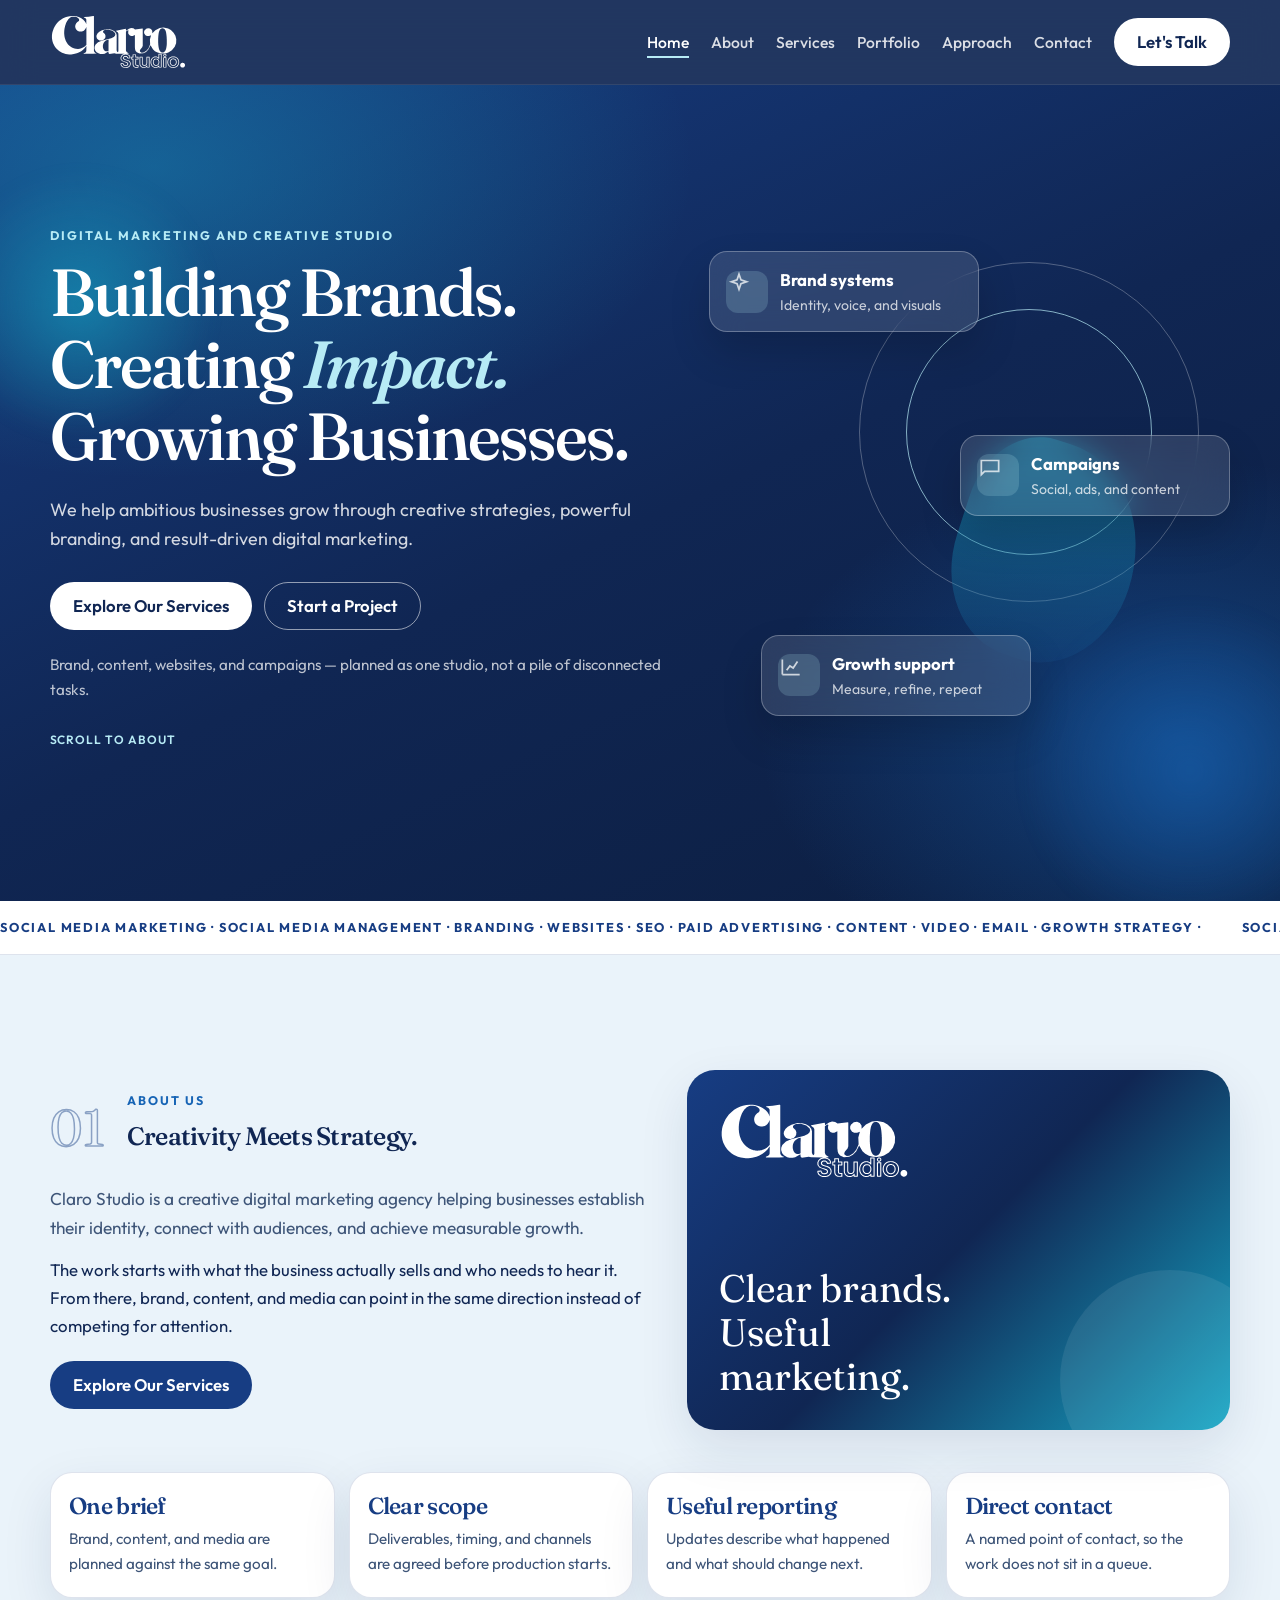
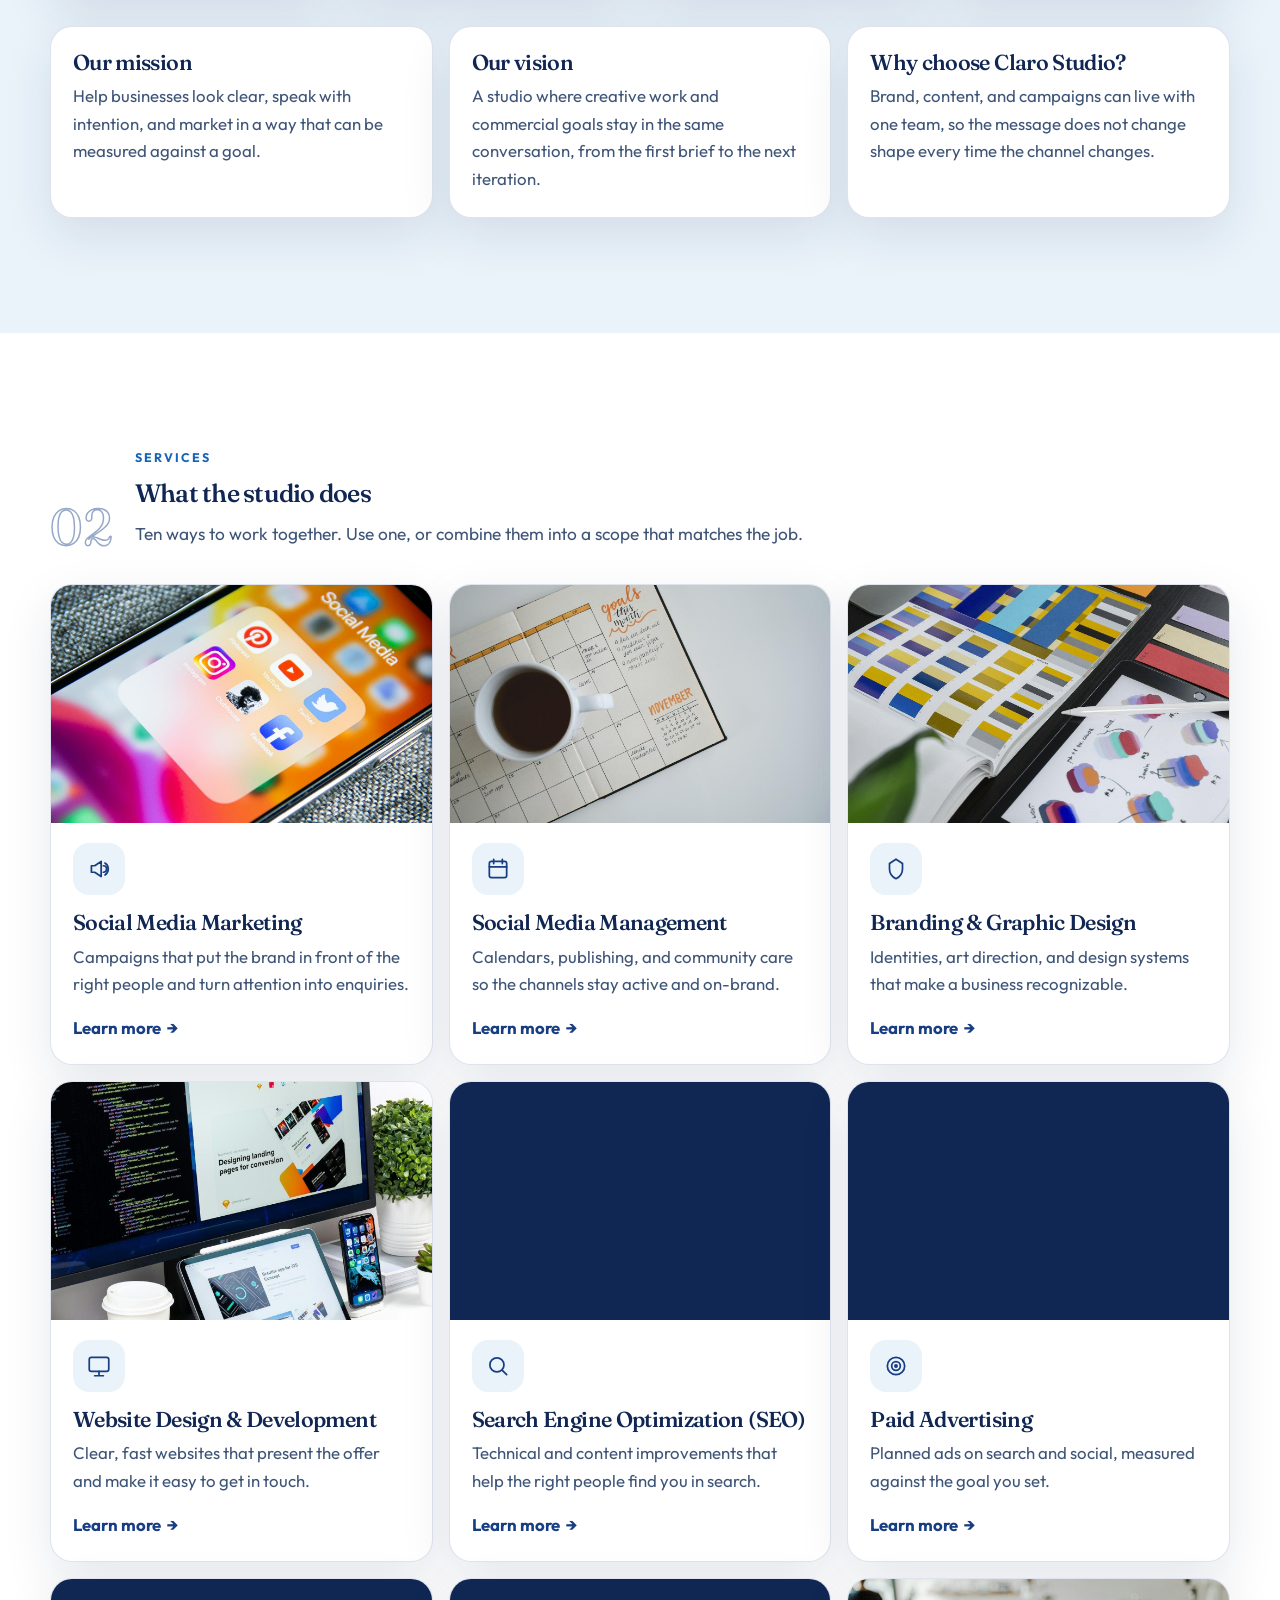
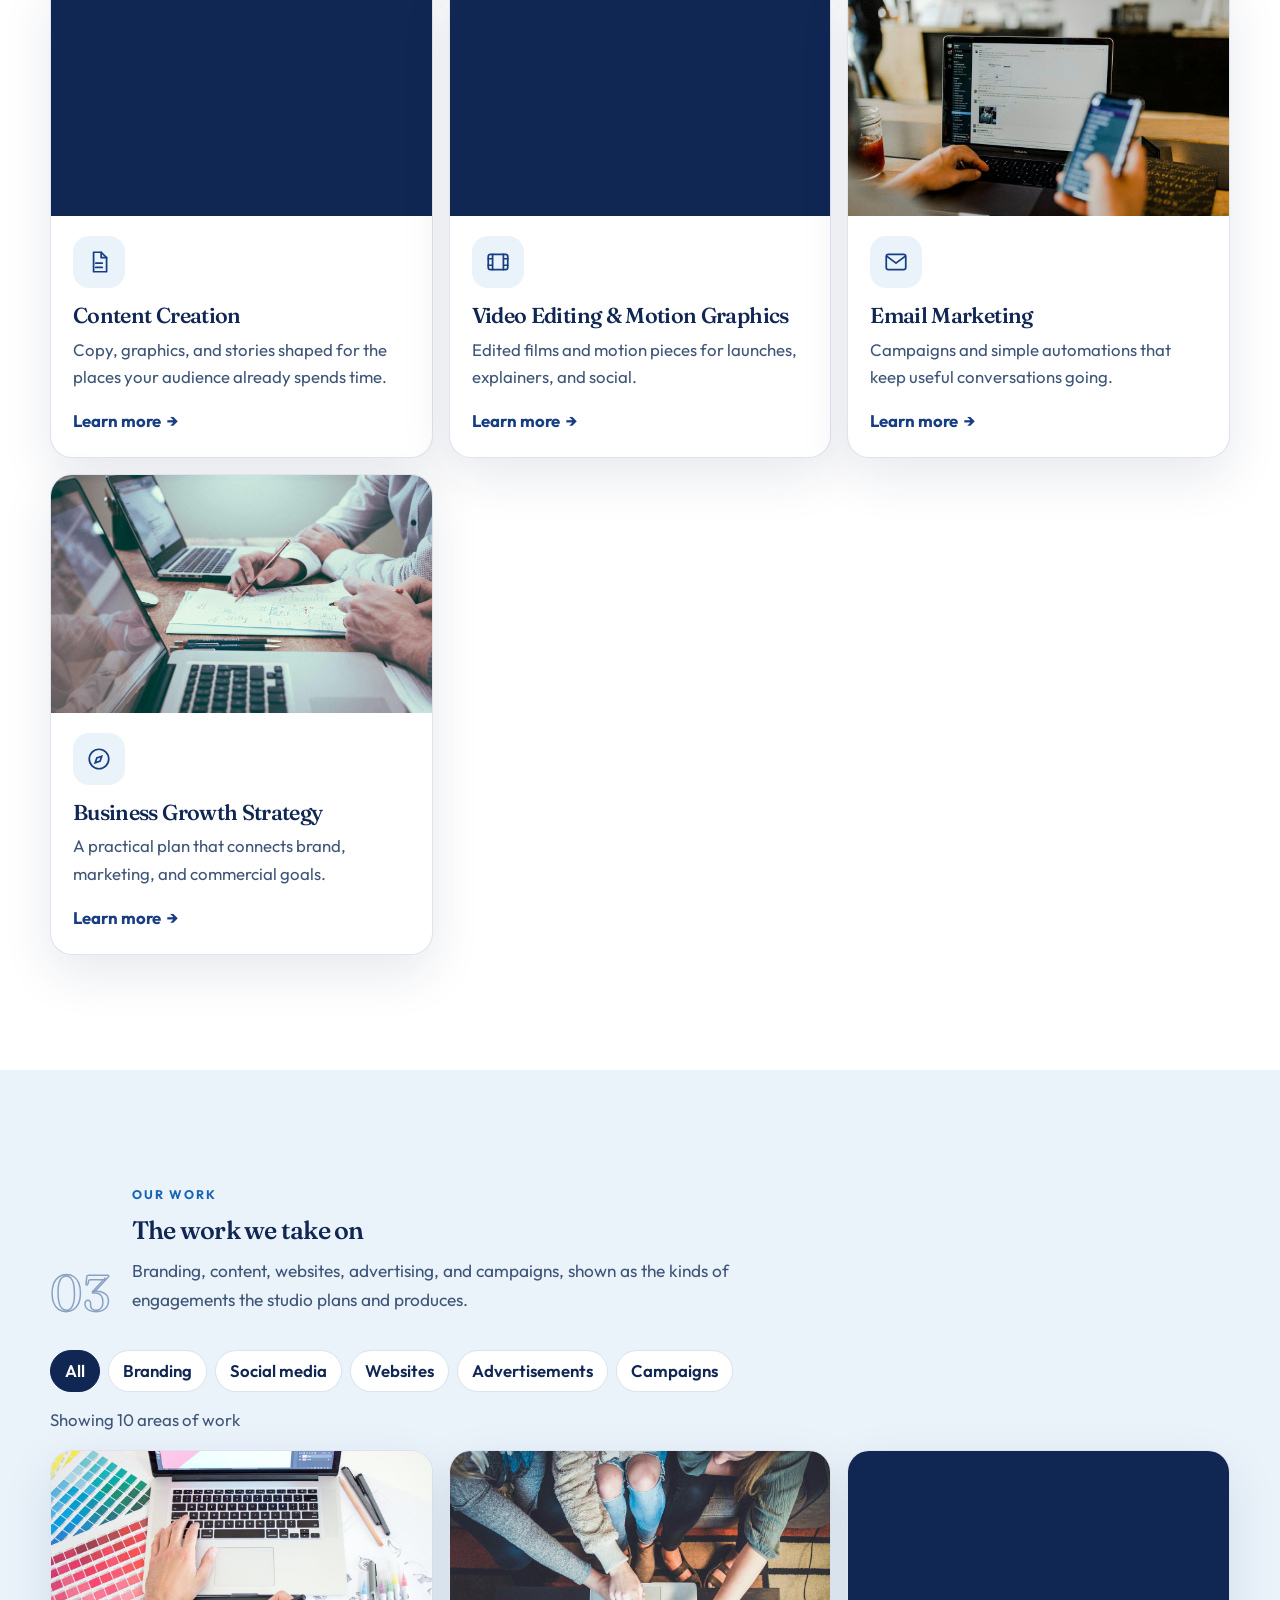
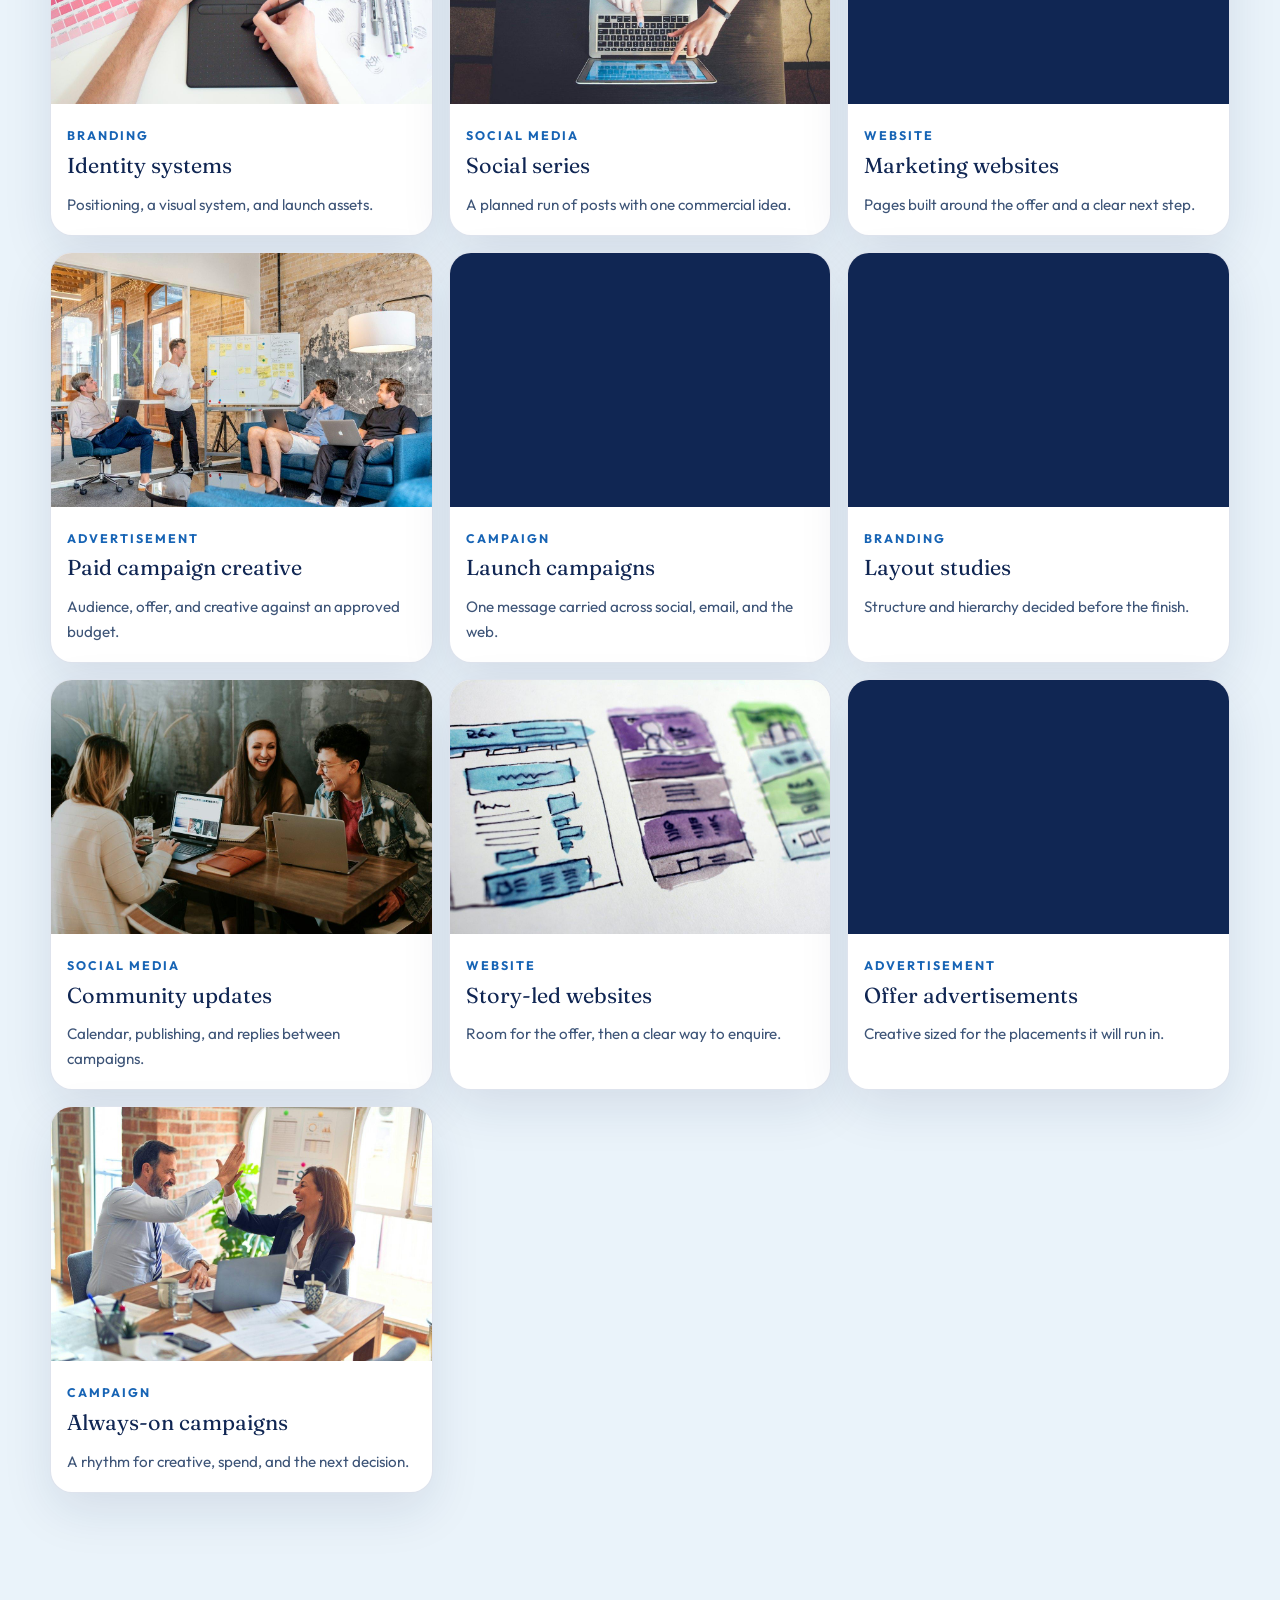
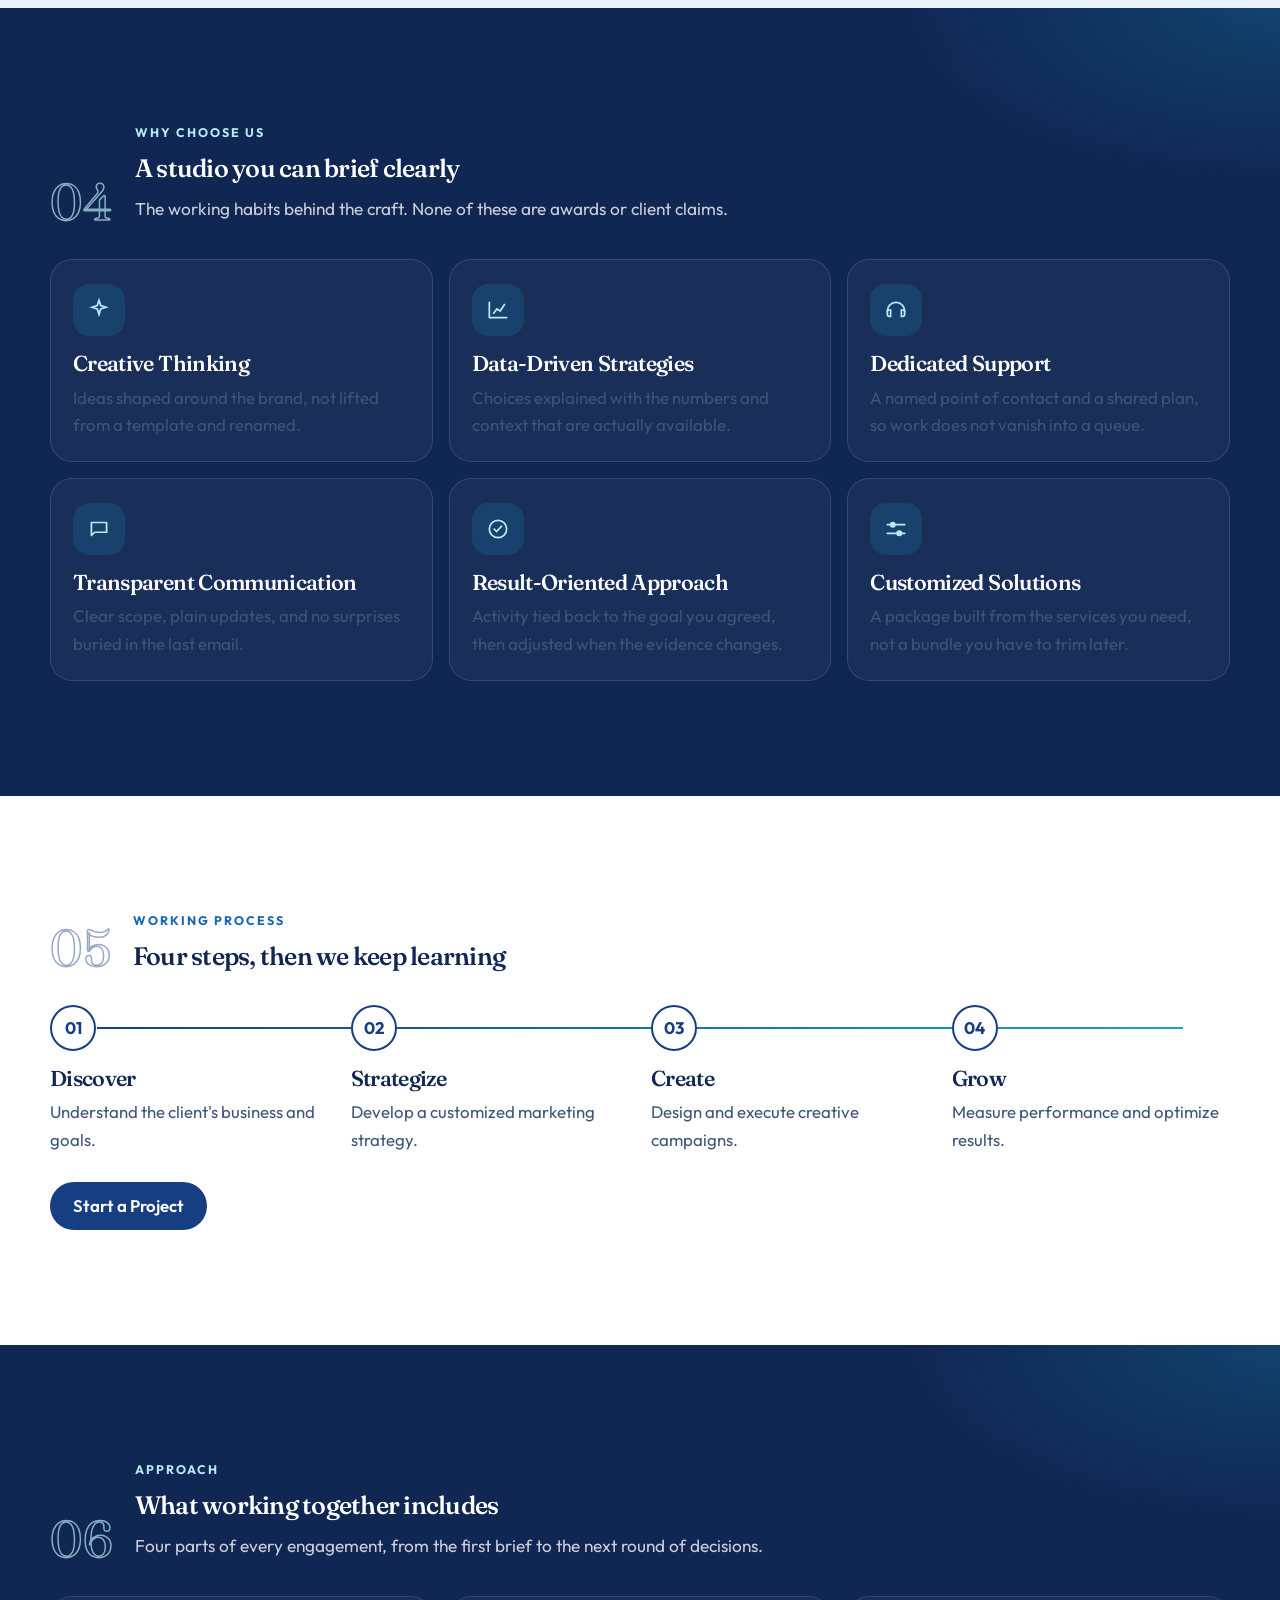
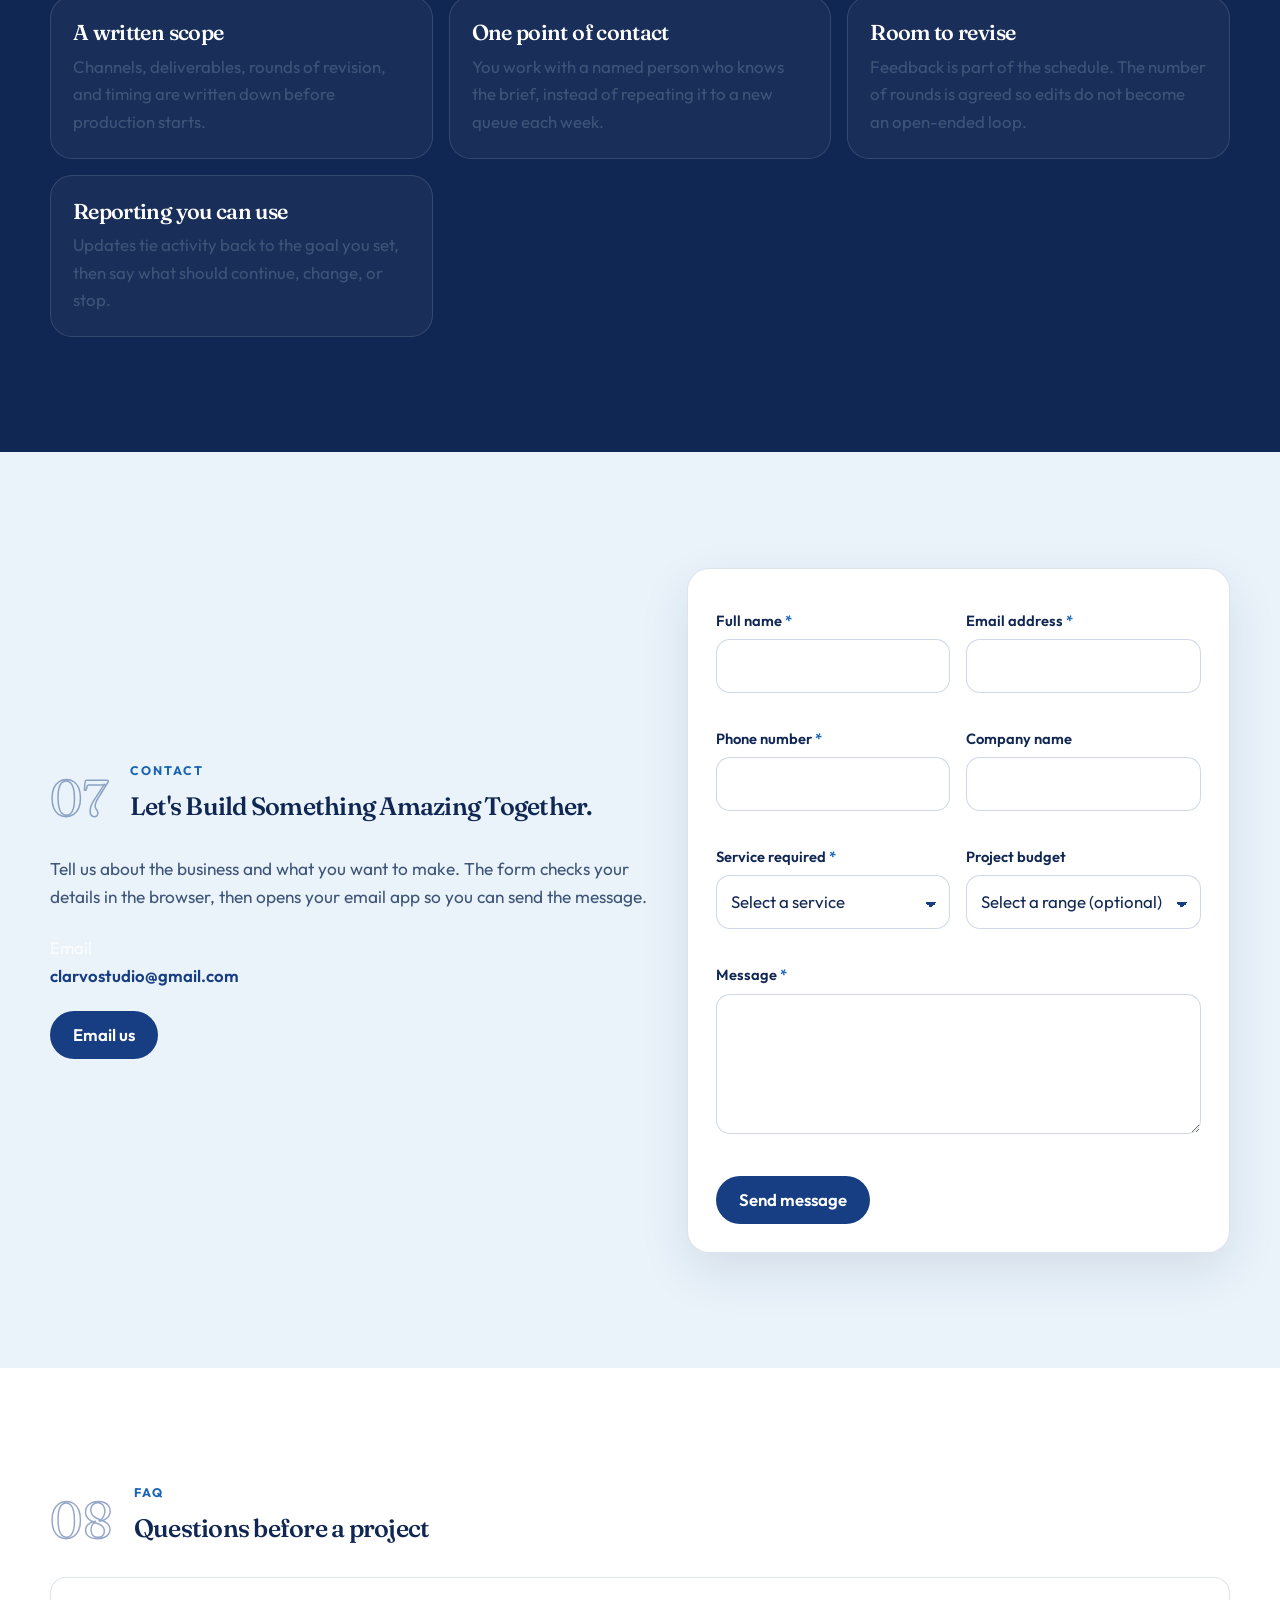
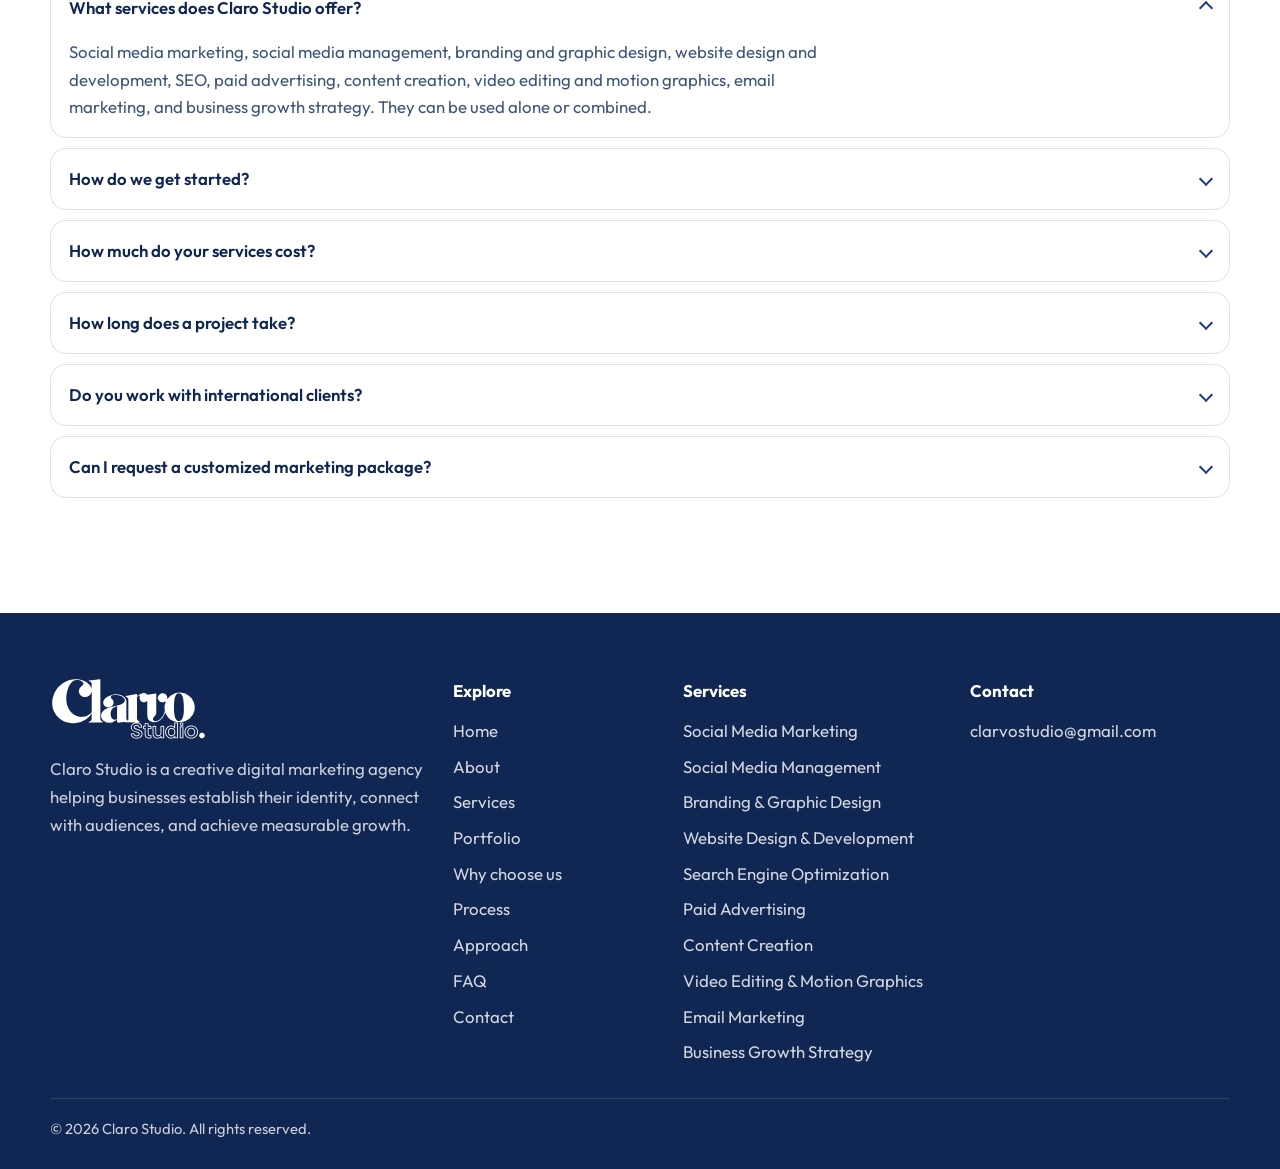
==== Website/claro-studio/index.html @ fbf4e12b "Publish the Claro Studio marketing site. Add the working site, service pages, photographs, and brand" ====
<!DOCTYPE html>
<html lang="en">
<head>
  <meta charset="UTF-8">
  <meta name="viewport" content="width=device-width, initial-scale=1">
  <title>Claro Studio | Digital Marketing & Creative Agency</title>
  <meta name="description" content="Claro Studio helps ambitious businesses grow through creative strategy, branding, and result-driven digital marketing.">
  <meta name="theme-color" content="#102653">
  <meta property="og:title" content="Claro Studio | Digital Marketing & Creative Agency">
  <meta property="og:description" content="Creative strategy, branding, and digital marketing for ambitious businesses.">
  <meta property="og:type" content="website">
  <meta property="og:image" content="assets/logo.png">
  <meta name="twitter:card" content="summary">
  <link rel="icon" href="assets/favicon.png" type="image/png">
  <link rel="apple-touch-icon" href="assets/favicon.png">
  <link rel="preconnect" href="https://fonts.googleapis.com">
  <link rel="preconnect" href="https://fonts.gstatic.com" crossorigin>
  <link href="https://fonts.googleapis.com/css2?family=Fraunces:ital,opsz,wght@0,9..144,500..700;1,9..144,500..700&family=Outfit:wght@300;400;500;600;700&display=swap" rel="stylesheet">
  <link rel="stylesheet" href="css/style.css">
  <script>
    document.documentElement.classList.add("js");
    try {
      var motionPref = localStorage.getItem("claro-motion");
      if (motionPref === "reduce") document.documentElement.classList.add("motion-off");
      if (motionPref === "allow") document.documentElement.classList.add("motion-on");
    } catch (err) {}
  </script>
  <script type="application/ld+json">
  {
    "@context": "https://schema.org",
    "@type": "ProfessionalService",
    "name": "Claro Studio",
    "description": "A creative digital marketing agency helping businesses establish their identity, connect with audiences, and achieve measurable growth.",
    "knowsAbout": ["Social media marketing", "Branding", "Website design", "SEO", "Content creation", "Email marketing"]
  }
  </script>
</head>
<body>
  <a class="skip-link" href="#main">Skip to content</a>
  <noscript>
    <p class="noscript-note">JavaScript is off. You can still read every section, open each service page, and use the contact form, which opens your email app. Menus and filters are enhanced when JavaScript is available.</p>
  </noscript>

  <header class="header" id="header">
    <div class="container header-inner">
      <!-- Supplied white wordmark. Do not recolor or stretch. Vector used for sharpness; PNG copies are in assets. -->
      <a class="brand" href="#home">
        <img src="assets/logo.svg" alt="Claro Studio" width="1777" height="724">
      </a>
      <button class="nav-toggle" type="button" aria-expanded="false" aria-controls="site-nav" aria-label="Open menu">
        <span></span><span></span><span></span>
      </button>
      <nav class="site-nav" id="site-nav" aria-label="Primary">
        <ul class="nav-list">
          <li><a class="nav-link" href="#home">Home</a></li>
          <li><a class="nav-link" href="#about">About</a></li>
          <li><a class="nav-link" href="#services">Services</a></li>
          <li><a class="nav-link" href="#portfolio">Portfolio</a></li>
          <li><a class="nav-link" href="#approach">Approach</a></li>
          <li><a class="nav-link" href="#contact">Contact</a></li>
          <li><a class="btn btn-light" href="#contact">Let's Talk</a></li>
        </ul>
      </nav>
    </div>
  </header>

  <main id="main">
    <section class="hero" id="home" aria-labelledby="hero-title">
      <div class="glow glow-a" aria-hidden="true"></div>
      <div class="glow glow-b" aria-hidden="true"></div>
      <div class="container hero-grid">
        <div class="hero-copy">
          <p class="eyebrow">Digital marketing and creative studio</p>
          <h1 id="hero-title">
            <span class="line">Building Brands.</span>
            <span class="line">Creating <em>Impact.</em></span>
            <span class="line">Growing Businesses.</span>
          </h1>
          <p class="lede">We help ambitious businesses grow through creative strategies, powerful branding, and result-driven digital marketing.</p>
          <div class="hero-actions">
            <a class="btn btn-light" href="#services">Explore Our Services</a>
            <a class="btn btn-ghost" href="#contact">Start a Project</a>
          </div>
          <p class="hero-note">Brand, content, websites, and campaigns — planned as one studio, not a pile of disconnected tasks.</p>
          <a class="scroll-cue" href="#about">Scroll to about</a>
        </div>
        <div class="hero-stage" aria-hidden="true">
          <span class="ring"></span>
          <span class="blob"></span>
          <div class="float-card c1">
            <span class="glass-icon">
              <svg viewBox="0 0 24 24" fill="none" stroke="currentColor" stroke-width="1.6" aria-hidden="true"><path d="M12 3l1.8 5.2L19 10l-5.2 1.8L12 17l-1.8-5.2L5 10l5.2-1.8L12 3z"/></svg>
            </span>
            <p><strong>Brand systems</strong><span>Identity, voice, and visuals</span></p>
          </div>
          <div class="float-card c2">
            <span class="glass-icon">
              <svg viewBox="0 0 24 24" fill="none" stroke="currentColor" stroke-width="1.6" aria-hidden="true"><path d="M4 6h16v10H7l-3 3V6z"/></svg>
            </span>
            <p><strong>Campaigns</strong><span>Social, ads, and content</span></p>
          </div>
          <div class="float-card c3">
            <span class="glass-icon">
              <svg viewBox="0 0 24 24" fill="none" stroke="currentColor" stroke-width="1.6" aria-hidden="true"><path d="M4 19V5M4 19h16"/><path d="M8 15l3-4 3 2 4-6"/></svg>
            </span>
            <p><strong>Growth support</strong><span>Measure, refine, repeat</span></p>
          </div>
        </div>
      </div>
    </section>

    <div class="marquee" aria-hidden="true">
      <div class="marquee-track">
        <p>Social Media Marketing · Social Media Management · Branding · Websites · SEO · Paid Advertising · Content · Video · Email · Growth Strategy ·</p>
        <p>Social Media Marketing · Social Media Management · Branding · Websites · SEO · Paid Advertising · Content · Video · Email · Growth Strategy ·</p>
      </div>
    </div>

    <section class="section band-mist" id="about" aria-labelledby="about-title">
      <div class="container">
        <div class="about-grid">
          <div class="prose reveal">
            <div class="section-head">
              <p class="section-index">01</p>
              <div>
                <p class="eyebrow">About us</p>
                <h2 id="about-title">Creativity Meets Strategy.</h2>
              </div>
            </div>
            <p class="lede">Claro Studio is a creative digital marketing agency helping businesses establish their identity, connect with audiences, and achieve measurable growth.</p>
            <p>The work starts with what the business actually sells and who needs to hear it. From there, brand, content, and media can point in the same direction instead of competing for attention.</p>
            <p style="margin-top:22px"><a class="btn btn-primary" href="#services">Explore Our Services</a></p>
          </div>
          <div class="brand-panel reveal">
            <img src="assets/logo.svg" alt="" width="1777" height="724">
            <p>Clear brands. Useful marketing.</p>
          </div>
        </div>

        <div class="stats reveal" aria-label="How the studio works">
          <article class="stat">
            <h3>One brief</h3>
            <p class="stat-label">Brand, content, and media are planned against the same goal.</p>
          </article>
          <article class="stat">
            <h3>Clear scope</h3>
            <p class="stat-label">Deliverables, timing, and channels are agreed before production starts.</p>
          </article>
          <article class="stat">
            <h3>Useful reporting</h3>
            <p class="stat-label">Updates describe what happened and what should change next.</p>
          </article>
          <article class="stat">
            <h3>Direct contact</h3>
            <p class="stat-label">A named point of contact, so the work does not sit in a queue.</p>
          </article>
        </div>

        <div class="pillars">
          <article class="pillar reveal">
            <h3>Our mission</h3>
            <p>Help businesses look clear, speak with intention, and market in a way that can be measured against a goal.</p>
          </article>
          <article class="pillar reveal">
            <h3>Our vision</h3>
            <p>A studio where creative work and commercial goals stay in the same conversation, from the first brief to the next iteration.</p>
          </article>
          <article class="pillar reveal">
            <h3>Why choose Claro Studio?</h3>
            <p>Brand, content, and campaigns can live with one team, so the message does not change shape every time the channel changes.</p>
          </article>
        </div>
      </div>
    </section>

    <section class="section band-white" id="services" aria-labelledby="services-title">
      <div class="container">
        <div class="section-head reveal">
          <p class="section-index">02</p>
          <div>
            <p class="eyebrow">Services</p>
            <h2 id="services-title">What the studio does</h2>
            <p class="lede">Ten ways to work together. Use one, or combine them into a scope that matches the job.</p>
          </div>
        </div>
        <div class="service-grid">
          <article class="service-card reveal" id="service-social-marketing">
            <div class="service-media">
              <img src="assets/images/svc-social-marketing.jpg" alt="Marketer reviewing a social campaign on a phone" width="1400" height="875" loading="lazy" decoding="async">
            </div>
            <div class="service-body">
            <div class="icon-wrap" aria-hidden="true"><svg viewBox="0 0 24 24" fill="none" stroke="currentColor" stroke-width="1.6" stroke-linecap="round" stroke-linejoin="round"><path d="M5 9v6h3l6 4V5L8 9H5z"/><path d="M16 9a3 3 0 0 1 0 6"/><path d="M17.5 6.5a6.5 6.5 0 0 1 0 11"/></svg></div>
            <h3>Social Media Marketing</h3>
            <p>Campaigns that put the brand in front of the right people and turn attention into enquiries.</p>
            <a class="learn" href="service.html#social-marketing">Learn more <span aria-hidden="true">→</span></a>
            </div>
          </article>
          <article class="service-card reveal" id="service-social-management">
            <div class="service-media">
              <img src="assets/images/svc-social-management.jpg" alt="Open monthly planner used to schedule content" width="1400" height="875" loading="lazy" decoding="async">
            </div>
            <div class="service-body">
            <div class="icon-wrap" aria-hidden="true"><svg viewBox="0 0 24 24" fill="none" stroke="currentColor" stroke-width="1.6" stroke-linecap="round"><rect x="4" y="5" width="16" height="15" rx="2"/><path d="M4 10h16M8 3v4M16 3v4"/></svg></div>
            <h3>Social Media Management</h3>
            <p>Calendars, publishing, and community care so the channels stay active and on-brand.</p>
            <a class="learn" href="service.html#social-management">Learn more <span aria-hidden="true">→</span></a>
            </div>
          </article>
          <article class="service-card reveal" id="service-branding">
            <div class="service-media">
              <img src="assets/images/svc-branding.jpg" alt="Designer building a visual identity at a studio desk" width="1400" height="875" loading="lazy" decoding="async">
            </div>
            <div class="service-body">
            <div class="icon-wrap" aria-hidden="true"><svg viewBox="0 0 24 24" fill="none" stroke="currentColor" stroke-width="1.6" stroke-linecap="round" stroke-linejoin="round"><path d="M12 3l6 4v5c0 4.5-2.6 7.4-6 9-3.4-1.6-6-4.5-6-9V7l6-4z"/></svg></div>
            <h3>Branding &amp; Graphic Design</h3>
            <p>Identities, art direction, and design systems that make a business recognizable.</p>
            <a class="learn" href="service.html#branding">Learn more <span aria-hidden="true">→</span></a>
            </div>
          </article>
          <article class="service-card reveal" id="service-web">
            <div class="service-media">
              <img src="assets/images/svc-web.jpg" alt="Website layouts reviewed on a monitor, tablet, and phone" width="1400" height="875" loading="lazy" decoding="async">
            </div>
            <div class="service-body">
            <div class="icon-wrap" aria-hidden="true"><svg viewBox="0 0 24 24" fill="none" stroke="currentColor" stroke-width="1.6" stroke-linecap="round"><rect x="3" y="4" width="18" height="13" rx="2"/><path d="M8 21h8M12 17v4"/></svg></div>
            <h3>Website Design &amp; Development</h3>
            <p>Clear, fast websites that present the offer and make it easy to get in touch.</p>
            <a class="learn" href="service.html#web">Learn more <span aria-hidden="true">→</span></a>
            </div>
          </article>
          <article class="service-card reveal" id="service-seo">
            <div class="service-media">
              <img src="assets/images/svc-seo.jpg" alt="Analytics charts on a laptop used to review search performance" width="1400" height="875" loading="lazy" decoding="async">
            </div>
            <div class="service-body">
            <div class="icon-wrap" aria-hidden="true"><svg viewBox="0 0 24 24" fill="none" stroke="currentColor" stroke-width="1.6" stroke-linecap="round"><circle cx="11" cy="11" r="6.5"/><path d="M16 16l4 4"/></svg></div>
            <h3>Search Engine Optimization (SEO)</h3>
            <p>Technical and content improvements that help the right people find you in search.</p>
            <a class="learn" href="service.html#seo">Learn more <span aria-hidden="true">→</span></a>
            </div>
          </article>
          <article class="service-card reveal" id="service-ads">
            <div class="service-media">
              <img src="assets/images/svc-ads.jpg" alt="Campaign layouts being marked up beside a phone" width="1400" height="875" loading="lazy" decoding="async">
            </div>
            <div class="service-body">
            <div class="icon-wrap" aria-hidden="true"><svg viewBox="0 0 24 24" fill="none" stroke="currentColor" stroke-width="1.6"><circle cx="12" cy="12" r="8"/><circle cx="12" cy="12" r="4"/><circle cx="12" cy="12" r="1" fill="currentColor"/></svg></div>
            <h3>Paid Advertising</h3>
            <p>Planned ads on search and social, measured against the goal you set.</p>
            <a class="learn" href="service.html#ads">Learn more <span aria-hidden="true">→</span></a>
            </div>
          </article>
          <article class="service-card reveal" id="service-content">
            <div class="service-media">
              <img src="assets/images/svc-content.jpg" alt="Writer working on content at a laptop" width="1400" height="875" loading="lazy" decoding="async">
            </div>
            <div class="service-body">
            <div class="icon-wrap" aria-hidden="true"><svg viewBox="0 0 24 24" fill="none" stroke="currentColor" stroke-width="1.6" stroke-linecap="round" stroke-linejoin="round"><path d="M7 3h7l5 5v13H7z"/><path d="M14 3v5h5M9 13h6M9 17h6"/></svg></div>
            <h3>Content Creation</h3>
            <p>Copy, graphics, and stories shaped for the places your audience already spends time.</p>
            <a class="learn" href="service.html#content">Learn more <span aria-hidden="true">→</span></a>
            </div>
          </article>
          <article class="service-card reveal" id="service-video">
            <div class="service-media">
              <img src="assets/images/svc-video.jpg" alt="Video editing timeline on a studio monitor" width="1400" height="875" loading="lazy" decoding="async">
            </div>
            <div class="service-body">
            <div class="icon-wrap" aria-hidden="true"><svg viewBox="0 0 24 24" fill="none" stroke="currentColor" stroke-width="1.6" stroke-linecap="round"><rect x="3" y="5" width="18" height="14" rx="2"/><path d="M7 5v14M17 5v14M3 9h4M3 15h4M17 9h4M17 15h4"/></svg></div>
            <h3>Video Editing &amp; Motion Graphics</h3>
            <p>Edited films and motion pieces for launches, explainers, and social.</p>
            <a class="learn" href="service.html#video">Learn more <span aria-hidden="true">→</span></a>
            </div>
          </article>
          <article class="service-card reveal" id="service-email">
            <div class="service-media">
              <img src="assets/images/svc-email-2.jpg" alt="Person writing an email at a laptop" width="1200" height="900" loading="lazy" decoding="async">
            </div>
            <div class="service-body">
            <div class="icon-wrap" aria-hidden="true"><svg viewBox="0 0 24 24" fill="none" stroke="currentColor" stroke-width="1.6" stroke-linecap="round" stroke-linejoin="round"><rect x="3" y="5" width="18" height="14" rx="2"/><path d="M4 7l8 6 8-6"/></svg></div>
            <h3>Email Marketing</h3>
            <p>Campaigns and simple automations that keep useful conversations going.</p>
            <a class="learn" href="service.html#email">Learn more <span aria-hidden="true">→</span></a>
            </div>
          </article>
          <article class="service-card reveal" id="service-strategy">
            <div class="service-media">
              <img src="assets/images/svc-strategy.jpg" alt="Planning notes and a laptop during a strategy session" width="1400" height="875" loading="lazy" decoding="async">
            </div>
            <div class="service-body">
            <div class="icon-wrap" aria-hidden="true"><svg viewBox="0 0 24 24" fill="none" stroke="currentColor" stroke-width="1.6" stroke-linecap="round"><circle cx="12" cy="12" r="9"/><path d="M14.5 9.5L13 14l-4.5 1.5L10 11l4.5-1.5z"/></svg></div>
            <h3>Business Growth Strategy</h3>
            <p>A practical plan that connects brand, marketing, and commercial goals.</p>
            <a class="learn" href="service.html#strategy">Learn more <span aria-hidden="true">→</span></a>
            </div>
          </article>
        </div>
      </div>
    </section>

    <section class="section band-mist" id="portfolio" aria-labelledby="portfolio-title">
      <div class="container">
        <div class="section-head reveal">
          <p class="section-index">03</p>
          <div>
            <p class="eyebrow">Our work</p>
            <h2 id="portfolio-title">The work we take on</h2>
            <p class="lede">Branding, content, websites, advertising, and campaigns, shown as the kinds of engagements the studio plans and produces.</p>
          </div>
        </div>
        <div class="filters" role="toolbar" aria-label="Filter work by type">
          <button class="filter is-active" type="button" data-filter="all" aria-pressed="true">All</button>
          <button class="filter" type="button" data-filter="branding" aria-pressed="false">Branding</button>
          <button class="filter" type="button" data-filter="social" aria-pressed="false">Social media</button>
          <button class="filter" type="button" data-filter="websites" aria-pressed="false">Websites</button>
          <button class="filter" type="button" data-filter="ads" aria-pressed="false">Advertisements</button>
          <button class="filter" type="button" data-filter="campaigns" aria-pressed="false">Campaigns</button>
        </div>
        <p id="work-count" aria-live="polite">Showing 10 areas of work</p>
        <div class="work-grid">
          <article class="work-card reveal" data-category="branding">
            <button class="work-open" type="button" data-title="Identity systems" data-category-label="Branding" data-detail="Identity work covers positioning, a visual system, and the files a business needs to look consistent on social, web, print, and presentations.">
              <span class="work-media"><img src="assets/images/work-identity.jpg" alt="Designer creating a visual identity with color studies and sketches" width="1200" height="800" loading="lazy" decoding="async"></span>
              <span class="work-meta"><span class="eyebrow">Branding</span><span class="work-title">Identity systems</span><span class="work-summary">Positioning, a visual system, and launch assets.</span></span>
            </button>
          </article>
          <article class="work-card reveal" data-category="social">
            <button class="work-open" type="button" data-title="Social series" data-category-label="Social media" data-detail="A social series is a planned run of posts with one idea, a weekly rhythm, and creative made for the channels the audience already uses.">
              <span class="work-media"><img src="assets/images/work-social.jpg" alt="Team reviewing social content on laptops" width="1200" height="800" loading="lazy" decoding="async"></span>
              <span class="work-meta"><span class="eyebrow">Social media</span><span class="work-title">Social series</span><span class="work-summary">A planned run of posts with one commercial idea.</span></span>
            </button>
          </article>
          <article class="work-card reveal" data-category="websites">
            <button class="work-open" type="button" data-title="Marketing websites" data-category-label="Website" data-detail="Marketing websites are structured around the offer, the proof a visitor needs, and a direct way to get in touch. Design and front-end stay in one conversation.">
              <span class="work-media"><img src="assets/images/work-website.jpg" alt="Website code and layout on a developer screen" width="1200" height="800" loading="lazy" decoding="async"></span>
              <span class="work-meta"><span class="eyebrow">Website</span><span class="work-title">Marketing websites</span><span class="work-summary">Pages built around the offer and a clear next step.</span></span>
            </button>
          </article>
          <article class="work-card reveal" data-category="ads">
            <button class="work-open" type="button" data-title="Paid campaign creative" data-category-label="Advertisement" data-detail="Paid creative is planned with the audience, the offer, and a budget you approve. Reporting stays in plain language. Results are not promised in advance.">
              <span class="work-media"><img src="assets/images/work-ads.jpg" alt="Colleagues discussing an advertising campaign" width="1200" height="800" loading="lazy" decoding="async"></span>
              <span class="work-meta"><span class="eyebrow">Advertisement</span><span class="work-title">Paid campaign creative</span><span class="work-summary">Audience, offer, and creative against an approved budget.</span></span>
            </button>
          </article>
          <article class="work-card reveal" data-category="campaigns">
            <button class="work-open" type="button" data-title="Launch campaigns" data-category-label="Campaign" data-detail="A launch campaign ties the key message to social, email, and a page, so the story does not change every time the channel changes.">
              <span class="work-media"><img src="assets/images/work-launch.jpg" alt="Team in a workshop planning a launch campaign" width="1200" height="800" loading="lazy" decoding="async"></span>
              <span class="work-meta"><span class="eyebrow">Campaign</span><span class="work-title">Launch campaigns</span><span class="work-summary">One message carried across social, email, and the web.</span></span>
            </button>
          </article>
          <article class="work-card reveal" data-category="branding">
            <button class="work-open" type="button" data-title="Layout studies" data-category-label="Branding" data-detail="Layout studies set the structure of a page or a piece before the visual system is applied, so hierarchy and the next step are decided early.">
              <span class="work-media"><img src="assets/images/work-print.jpg" alt="Designer sketching page layouts on a tablet" width="1200" height="800" loading="lazy" decoding="async"></span>
              <span class="work-meta"><span class="eyebrow">Branding</span><span class="work-title">Layout studies</span><span class="work-summary">Structure and hierarchy decided before the finish.</span></span>
            </button>
          </article>
          <article class="work-card reveal" data-category="social">
            <button class="work-open" type="button" data-title="Community updates" data-category-label="Social media" data-detail="Community updates keep a channel active between campaigns: a calendar, publishing, and replies inside an agreed window.">
              <span class="work-media"><img src="assets/images/work-community.jpg" alt="Collaborators planning ongoing community content" width="1200" height="800" loading="lazy" decoding="async"></span>
              <span class="work-meta"><span class="eyebrow">Social media</span><span class="work-title">Community updates</span><span class="work-summary">Calendar, publishing, and replies between campaigns.</span></span>
            </button>
          </article>
          <article class="work-card reveal" data-category="websites">
            <button class="work-open" type="button" data-title="Story-led websites" data-category-label="Website" data-detail="Story-led websites give the offer room to be understood, then make the next step obvious. They are designed for phones as carefully as for desktop.">
              <span class="work-media"><img src="assets/images/work-storysite.jpg" alt="Designer reviewing a website across a desktop screen" width="1200" height="800" loading="lazy" decoding="async"></span>
              <span class="work-meta"><span class="eyebrow">Website</span><span class="work-title">Story-led websites</span><span class="work-summary">Room for the offer, then a clear way to enquire.</span></span>
            </button>
          </article>
          <article class="work-card reveal" data-category="ads">
            <button class="work-open" type="button" data-title="Offer advertisements" data-category-label="Advertisement" data-detail="Offer advertisements are sized for the placements they will actually run in, with copy and art directed at one action.">
              <span class="work-media"><img src="assets/images/work-offer.jpg" alt="Notes and a laptop while an offer is written" width="1200" height="800" loading="lazy" decoding="async"></span>
              <span class="work-meta"><span class="eyebrow">Advertisement</span><span class="work-title">Offer advertisements</span><span class="work-summary">Creative sized for the placements it will run in.</span></span>
            </button>
          </article>
          <article class="work-card reveal" data-category="campaigns">
            <button class="work-open" type="button" data-title="Always-on campaigns" data-category-label="Campaign" data-detail="Always-on campaigns keep a message in market after a launch, with a rhythm for creative, spend, and the decision to continue or change course.">
              <span class="work-media"><img src="assets/images/work-always.jpg" alt="Colleagues meeting to review an ongoing campaign" width="1200" height="800" loading="lazy" decoding="async"></span>
              <span class="work-meta"><span class="eyebrow">Campaign</span><span class="work-title">Always-on campaigns</span><span class="work-summary">A rhythm for creative, spend, and the next decision.</span></span>
            </button>
          </article>
        </div>
      </div>
    </section>

    <section class="section band-dark" id="why" aria-labelledby="why-title">
      <div class="container">
        <div class="section-head reveal">
          <p class="section-index">04</p>
          <div>
            <p class="eyebrow">Why choose us</p>
            <h2 id="why-title">A studio you can brief clearly</h2>
            <p class="lede">The working habits behind the craft. None of these are awards or client claims.</p>
          </div>
        </div>
        <div class="why-grid">
          <article class="why-card reveal">
            <div class="icon-wrap" aria-hidden="true"><svg viewBox="0 0 24 24" fill="none" stroke="currentColor" stroke-width="1.6" stroke-linecap="round"><path d="M12 3l1.6 4.8L18.5 9.5 13.6 11 12 16l-1.6-5L5.5 9.5 10.4 7.8 12 3z"/></svg></div>
            <h3>Creative Thinking</h3>
            <p>Ideas shaped around the brand, not lifted from a template and renamed.</p>
          </article>
          <article class="why-card reveal">
            <div class="icon-wrap" aria-hidden="true"><svg viewBox="0 0 24 24" fill="none" stroke="currentColor" stroke-width="1.6" stroke-linecap="round"><path d="M4 19V5M4 19h16"/><path d="M8 15l3-4 3 2 4-6"/></svg></div>
            <h3>Data-Driven Strategies</h3>
            <p>Choices explained with the numbers and context that are actually available.</p>
          </article>
          <article class="why-card reveal">
            <div class="icon-wrap" aria-hidden="true"><svg viewBox="0 0 24 24" fill="none" stroke="currentColor" stroke-width="1.6" stroke-linecap="round"><path d="M4 13a8 8 0 0 1 16 0"/><path d="M4 13v3a2 2 0 0 0 2 2h1v-6H6a2 2 0 0 0-2 1zM20 13v3a2 2 0 0 1-2 2h-1v-6h1a2 2 0 0 1 2 1z"/></svg></div>
            <h3>Dedicated Support</h3>
            <p>A named point of contact and a shared plan, so work does not vanish into a queue.</p>
          </article>
          <article class="why-card reveal">
            <div class="icon-wrap" aria-hidden="true"><svg viewBox="0 0 24 24" fill="none" stroke="currentColor" stroke-width="1.6" stroke-linecap="round" stroke-linejoin="round"><path d="M5 6h14v9H8l-3 3V6z"/></svg></div>
            <h3>Transparent Communication</h3>
            <p>Clear scope, plain updates, and no surprises buried in the last email.</p>
          </article>
          <article class="why-card reveal">
            <div class="icon-wrap" aria-hidden="true"><svg viewBox="0 0 24 24" fill="none" stroke="currentColor" stroke-width="1.6" stroke-linecap="round"><circle cx="12" cy="12" r="8"/><path d="M8.5 12.2l2.2 2.2 4.6-5"/></svg></div>
            <h3>Result-Oriented Approach</h3>
            <p>Activity tied back to the goal you agreed, then adjusted when the evidence changes.</p>
          </article>
          <article class="why-card reveal">
            <div class="icon-wrap" aria-hidden="true"><svg viewBox="0 0 24 24" fill="none" stroke="currentColor" stroke-width="1.6" stroke-linecap="round"><path d="M4 8h16M4 16h16"/><circle cx="9" cy="8" r="2" fill="currentColor"/><circle cx="15" cy="16" r="2" fill="currentColor"/></svg></div>
            <h3>Customized Solutions</h3>
            <p>A package built from the services you need, not a bundle you have to trim later.</p>
          </article>
        </div>
      </div>
    </section>

    <section class="section band-white" id="process" aria-labelledby="process-title">
      <div class="container">
        <div class="section-head reveal">
          <p class="section-index">05</p>
          <div>
            <p class="eyebrow">Working process</p>
            <h2 id="process-title">Four steps, then we keep learning</h2>
          </div>
        </div>
        <ol class="process">
          <li class="reveal">
            <span class="step-num">01</span>
            <h3>Discover</h3>
            <p>Understand the client's business and goals.</p>
          </li>
          <li class="reveal">
            <span class="step-num">02</span>
            <h3>Strategize</h3>
            <p>Develop a customized marketing strategy.</p>
          </li>
          <li class="reveal">
            <span class="step-num">03</span>
            <h3>Create</h3>
            <p>Design and execute creative campaigns.</p>
          </li>
          <li class="reveal">
            <span class="step-num">04</span>
            <h3>Grow</h3>
            <p>Measure performance and optimize results.</p>
          </li>
        </ol>
        <p style="margin-top:28px"><a class="btn btn-primary" href="#contact">Start a Project</a></p>
      </div>
    </section>

    <section class="section band-dark" id="approach" aria-labelledby="approach-title">
      <div class="container">
        <div class="section-head reveal">
          <p class="section-index">06</p>
          <div>
            <p class="eyebrow">Approach</p>
            <h2 id="approach-title">What working together includes</h2>
            <p class="lede">Four parts of every engagement, from the first brief to the next round of decisions.</p>
          </div>
        </div>
        <div class="why-grid">
          <article class="why-card reveal">
            <h3>A written scope</h3>
            <p>Channels, deliverables, rounds of revision, and timing are written down before production starts.</p>
          </article>
          <article class="why-card reveal">
            <h3>One point of contact</h3>
            <p>You work with a named person who knows the brief, instead of repeating it to a new queue each week.</p>
          </article>
          <article class="why-card reveal">
            <h3>Room to revise</h3>
            <p>Feedback is part of the schedule. The number of rounds is agreed so edits do not become an open-ended loop.</p>
          </article>
          <article class="why-card reveal">
            <h3>Reporting you can use</h3>
            <p>Updates tie activity back to the goal you set, then say what should continue, change, or stop.</p>
          </article>
        </div>
      </div>
    </section>

    <section class="section band-mist" id="contact" aria-labelledby="contact-title">
      <div class="container contact-grid">
        <div class="reveal">
          <div class="section-head">
            <p class="section-index">07</p>
            <div>
              <p class="eyebrow">Contact</p>
              <h2 id="contact-title">Let's Build Something Amazing Together.</h2>
            </div>
          </div>
          <p class="lede">Tell us about the business and what you want to make. The form checks your details in the browser, then opens your email app so you can send the message.</p>
          <ul class="contact-points">
            <li>
              <span>Email</span><br>
              <a href="mailto:clarvostudio@gmail.com?subject=Project%20enquiry">clarvostudio@gmail.com</a>
            </li>
          </ul>
          <div class="contact-actions">
            <a class="btn btn-primary" href="mailto:clarvostudio@gmail.com?subject=Project%20enquiry">Email us</a>
          </div>
        </div>

        <!--
          Delivery: leave data-endpoint empty to use mailto.
          Set data-endpoint to a form endpoint that accepts FormData (for example Formspree)
          when you want the browser to submit the message and confirm delivery.
        -->
        <form class="form-card reveal" id="contact-form" action="mailto:clarvostudio@gmail.com" method="post" enctype="text/plain" data-endpoint="" novalidate>
          <p id="form-status" class="form-status" role="status" aria-live="polite"></p>
          <p id="draft-note" class="draft-note" hidden>A draft from this browser was restored. It stays on this device only.</p>
          <div class="form-grid">
            <div class="form-field">
              <label for="full-name">Full name <abbr class="req" title="required">*</abbr></label>
              <input class="field" id="full-name" name="name" type="text" autocomplete="name" required maxlength="80">
              <p class="field-error" id="err-full-name"></p>
            </div>
            <div class="form-field">
              <label for="email">Email address <abbr class="req" title="required">*</abbr></label>
              <input class="field" id="email" name="email" type="email" autocomplete="email" required maxlength="120">
              <p class="field-error" id="err-email"></p>
            </div>
            <div class="form-field">
              <label for="phone">Phone number <abbr class="req" title="required">*</abbr></label>
              <input class="field" id="phone" name="phone" type="tel" autocomplete="tel" required maxlength="24" inputmode="tel">
              <p class="field-error" id="err-phone"></p>
            </div>
            <div class="form-field">
              <label for="company">Company name</label>
              <input class="field" id="company" name="company" type="text" autocomplete="organization" maxlength="80">
              <p class="field-error" id="err-company"></p>
            </div>
            <div class="form-field">
              <label for="service">Service required <abbr class="req" title="required">*</abbr></label>
              <select class="field" id="service" name="service" required>
                <option value="">Select a service</option>
                <option value="social-marketing">Social Media Marketing</option>
                <option value="social-management">Social Media Management</option>
                <option value="branding">Branding &amp; Graphic Design</option>
                <option value="web">Website Design &amp; Development</option>
                <option value="seo">Search Engine Optimization (SEO)</option>
                <option value="ads">Paid Advertising</option>
                <option value="content">Content Creation</option>
                <option value="video">Video Editing &amp; Motion Graphics</option>
                <option value="email">Email Marketing</option>
                <option value="strategy">Business Growth Strategy</option>
                <option value="unsure">Not sure yet</option>
              </select>
              <p class="field-error" id="err-service"></p>
            </div>
            <div class="form-field">
              <label for="budget">Project budget</label>
              <select class="field" id="budget" name="budget">
                <option value="">Select a range (optional)</option>
                <option value="Under $2,000">Under $2,000</option>
                <option value="$2,000–$5,000">$2,000–$5,000</option>
                <option value="$5,000–$10,000">$5,000–$10,000</option>
                <option value="$10,000–$25,000">$10,000–$25,000</option>
                <option value="$25,000+">$25,000+</option>
              </select>
              <p class="field-error" id="err-budget"></p>
            </div>
            <div class="form-field span-2">
              <label for="message">Message <abbr class="req" title="required">*</abbr></label>
              <textarea class="field" id="message" name="message" required maxlength="1500"></textarea>
              <p class="field-error" id="err-message"></p>
            </div>
            <div class="span-2">
              <button class="btn btn-primary" type="submit">Send message</button>
            </div>
          </div>
        </form>
      </div>
    </section>

    <section class="section band-white" id="faq" aria-labelledby="faq-title">
      <div class="container">
        <div class="section-head reveal">
          <p class="section-index">08</p>
          <div>
            <p class="eyebrow">FAQ</p>
            <h2 id="faq-title">Questions before a project</h2>
          </div>
        </div>
        <div class="faq-list">
          <details class="faq-item" open>
            <summary>What services does Claro Studio offer?</summary>
            <div class="faq-body"><p>Social media marketing, social media management, branding and graphic design, website design and development, SEO, paid advertising, content creation, video editing and motion graphics, email marketing, and business growth strategy. They can be used alone or combined.</p></div>
          </details>
          <details class="faq-item">
            <summary>How do we get started?</summary>
            <div class="faq-body"><p>Send a note through the contact form or email. Share the goal, the timing, and the service you have in mind. The useful next step is a short discovery conversation. The form opens your email app so you can deliver the message.</p></div>
          </details>
          <details class="faq-item">
            <summary>How much do your services cost?</summary>
            <div class="faq-body"><p>Cost depends on scope, channels, and how long the work runs. This page has no public rate card. Share a budget range in the form so a proposal can be shaped around it.</p></div>
          </details>
          <details class="faq-item">
            <summary>How long does a project take?</summary>
            <div class="faq-body"><p>A focused brand or campaign often takes a few weeks. A website or an always-on retainer takes longer. Timing is confirmed after discovery, when the scope is clear.</p></div>
          </details>
          <details class="faq-item">
            <summary>Do you work with international clients?</summary>
            <div class="faq-body"><p>Yes. Meetings can happen remotely, and time zones are agreed at the start.</p></div>
          </details>
          <details class="faq-item">
            <summary>Can I request a customized marketing package?</summary>
            <div class="faq-body"><p>Yes. Say which services you need and what you want them to do. The package should follow the work.</p></div>
          </details>
        </div>
      </div>
    </section>
  </main>

  <footer class="footer" id="footer">
    <div class="container">
      <div class="footer-grid">
        <div>
          <img class="footer-logo" src="assets/logo.svg" alt="Claro Studio" width="1777" height="724">
          <p>Claro Studio is a creative digital marketing agency helping businesses establish their identity, connect with audiences, and achieve measurable growth.</p>
        </div>
        <div>
          <p class="footer-heading">Explore</p>
          <ul>
            <li><a href="#home">Home</a></li>
            <li><a href="#about">About</a></li>
            <li><a href="#services">Services</a></li>
            <li><a href="#portfolio">Portfolio</a></li>
            <li><a href="#why">Why choose us</a></li>
            <li><a href="#process">Process</a></li>
            <li><a href="#approach">Approach</a></li>
            <li><a href="#faq">FAQ</a></li>
            <li><a href="#contact">Contact</a></li>
          </ul>
        </div>
        <div>
          <p class="footer-heading">Services</p>
          <ul>
            <li><a href="service.html#social-marketing">Social Media Marketing</a></li>
            <li><a href="service.html#social-management">Social Media Management</a></li>
            <li><a href="service.html#branding">Branding &amp; Graphic Design</a></li>
            <li><a href="service.html#web">Website Design &amp; Development</a></li>
            <li><a href="service.html#seo">Search Engine Optimization</a></li>
            <li><a href="service.html#ads">Paid Advertising</a></li>
            <li><a href="service.html#content">Content Creation</a></li>
            <li><a href="service.html#video">Video Editing &amp; Motion Graphics</a></li>
            <li><a href="service.html#email">Email Marketing</a></li>
            <li><a href="service.html#strategy">Business Growth Strategy</a></li>
          </ul>
        </div>
        <div class="stack">
          <p class="footer-heading">Contact</p>
          <p><a href="mailto:clarvostudio@gmail.com?subject=Project%20enquiry">clarvostudio@gmail.com</a></p>
          
        </div>
      </div>
      <div class="footer-base">
        <p>© <span id="year">2026</span> Claro Studio. All rights reserved.</p>
      </div>
    </div>
  </footer>

  <div class="modal" id="modal" hidden>
    <div class="modal-panel" role="dialog" aria-modal="true" aria-labelledby="modal-title" aria-describedby="modal-copy">
      <button class="modal-close" id="modal-close" type="button" aria-label="Close dialog">
        <svg viewBox="0 0 24 24" width="18" height="18" aria-hidden="true"><path d="M6 6l12 12M18 6L6 18" fill="none" stroke="currentColor" stroke-width="1.8" stroke-linecap="round"/></svg>
      </button>
      <img id="modal-image" alt="" width="1200" height="800" hidden>
      <p class="eyebrow" id="modal-kicker"></p>
      <h3 id="modal-title"></h3>
      <p id="modal-copy"></p>
      <div class="modal-actions">
        <a class="btn btn-primary" id="modal-cta" href="#contact">Start a project</a>
        <button class="btn btn-line" type="button" id="modal-dismiss">Close</button>
      </div>
    </div>
  </div>

  <button class="back-top" id="back-to-top" type="button" aria-label="Back to top" tabindex="-1">
    <svg viewBox="0 0 24 24" aria-hidden="true"><path d="M6 14l6-6 6 6"/></svg>
  </button>

  <script src="js/script.js"></script>
</body>
</html>
---- Website/claro-studio/css/style.css ----
/* Claro Studio
   Brand tokens live here. Change colors in :root only.
   The supplied wordmark is white — keep it on navy surfaces. */

:root {
  --royal: #173d83;
  --navy: #102653;
  --electric: #1764b5;
  --cyan: #16a6c5;
  --white: #ffffff;
  --mist: #eaf3fa;
  --ink: #102653;
  --muted: #3e5578;
  --line: rgba(23, 61, 131, 0.14);
  --shadow: 0 18px 50px rgba(16, 38, 83, 0.1);
  --radius: 22px;
  --header: 84px;
  --sans: "Outfit", "Segoe UI", sans-serif;
  --display: "Fraunces", "Iowan Old Style", Georgia, serif;
  --grad: linear-gradient(135deg, #173d83, #102653, #16a6c5);
  --ease: cubic-bezier(0.22, 0.8, 0.24, 1);
}

*,
*::before,
*::after {
  box-sizing: border-box;
}

html {
  scroll-behavior: smooth;
}

body {
  margin: 0;
  font-family: var(--sans);
  font-size: 1.05rem;
  line-height: 1.65;
  color: var(--ink);
  background: var(--mist);
  text-rendering: optimizeLegibility;
  overflow-x: clip;
}

img {
  max-width: 100%;
  height: auto;
  display: block;
}

button,
input,
textarea,
select {
  font: inherit;
}

h1,
h2,
h3,
p {
  overflow-wrap: break-word;
}

h1,
h2,
h3 {
  font-family: var(--display);
  font-weight: 560;
  line-height: 1.08;
  letter-spacing: -0.03em;
  margin: 0;
}

p {
  margin: 0;
}

a {
  color: var(--electric);
}

ul,
ol {
  margin: 0;
  padding: 0;
}

::selection {
  background: var(--royal);
  color: var(--white);
}

:focus-visible {
  outline: 3px solid var(--electric);
  outline-offset: 3px;
}

.band-dark :focus-visible,
.header :focus-visible,
.hero :focus-visible {
  outline-color: var(--white);
}

.sr-only {
  position: absolute;
  width: 1px;
  height: 1px;
  padding: 0;
  margin: -1px;
  overflow: hidden;
  clip: rect(0, 0, 0, 0);
  white-space: nowrap;
  border: 0;
}

.skip-link {
  position: absolute;
  left: 16px;
  top: -48px;
  z-index: 100;
  background: var(--white);
  color: var(--navy);
  padding: 10px 14px;
  border-radius: 10px;
  font-weight: 600;
  text-decoration: none;
}

.skip-link:focus {
  top: 12px;
}

.container {
  width: min(1180px, calc(100% - 40px));
  margin-inline: auto;
}

.section {
  padding: clamp(72px, 9vw, 116px) 0;
}

.section [id],
[id] {
  scroll-margin-top: 96px;
}

.eyebrow {
  margin: 0 0 10px;
  color: var(--electric);
  font-size: 0.78rem;
  font-weight: 700;
  letter-spacing: 0.16em;
  text-transform: uppercase;
}

.band-dark .eyebrow,
.hero .eyebrow {
  color: #b7ebf5;
}

.section-head {
  display: grid;
  grid-template-columns: auto 1fr;
  gap: 18px 22px;
  align-items: end;
  margin-bottom: 36px;
  max-width: 760px;
}

.section-index {
  font-family: var(--display);
  font-size: clamp(2.4rem, 4vw, 3.4rem);
  line-height: 0.8;
  color: transparent;
  -webkit-text-stroke: 1.5px rgba(23, 61, 131, 0.45);
}

.band-dark .section-index {
  -webkit-text-stroke-color: rgba(183, 235, 245, 0.7);
}

.section-head h2,
.hero h1 {
  text-wrap: balance;
}

.lede {
  margin-top: 14px;
  color: var(--muted);
  font-size: 1.08rem;
  max-width: 62ch;
}

.band-dark .lede,
.band-dark .prose p,
.why-card p,
.quote-card p,
.contact-points span {
  color: rgba(255, 255, 255, 0.78);
}

.demo-note,
.fine-print {
  color: var(--muted);
  font-size: 0.92rem;
}

.band-dark .demo-note,
.band-dark .fine-print {
  color: rgba(255, 255, 255, 0.7);
}

.btn {
  display: inline-flex;
  align-items: center;
  justify-content: center;
  gap: 8px;
  min-height: 48px;
  padding: 0 22px;
  border-radius: 999px;
  border: 1.5px solid transparent;
  text-decoration: none;
  font-weight: 600;
  cursor: pointer;
  transition: background 0.2s var(--ease), color 0.2s var(--ease), border-color 0.2s var(--ease), transform 0.2s var(--ease);
}

.btn:hover {
  transform: translateY(-2px);
}

.btn-primary {
  background: var(--royal);
  color: var(--white);
}

.btn-primary:hover {
  background: var(--navy);
  color: var(--white);
}

.btn-light {
  background: var(--white);
  color: var(--navy);
}

.btn-light:hover {
  background: #b7ebf5;
  color: var(--navy);
}

.btn-ghost {
  background: transparent;
  color: var(--white);
  border-color: rgba(255, 255, 255, 0.55);
}

.btn-ghost:hover {
  background: var(--white);
  color: var(--navy);
}

.btn-line {
  background: transparent;
  color: var(--royal);
  border-color: rgba(23, 61, 131, 0.28);
}

.btn-line:hover {
  background: var(--royal);
  color: var(--white);
}

.icon-wrap {
  width: 52px;
  height: 52px;
  border-radius: 16px;
  display: grid;
  place-items: center;
  background: var(--mist);
  color: var(--royal);
  margin-bottom: 16px;
}

.icon-wrap svg,
.glass-icon svg {
  width: 26px;
  height: 26px;
}

.band-dark .icon-wrap {
  background: rgba(22, 166, 197, 0.16);
  color: #b7ebf5;
}

/* Header */
.header {
  position: sticky;
  top: 0;
  z-index: 50;
  background: rgba(16, 38, 83, 0.92);
  backdrop-filter: blur(16px);
  border-bottom: 1px solid rgba(255, 255, 255, 0.08);
}

.header.is-stuck {
  box-shadow: 0 12px 30px rgba(16, 38, 83, 0.22);
}

.header-inner {
  min-height: var(--header);
  display: flex;
  align-items: center;
  justify-content: space-between;
  gap: 20px;
}

.brand {
  display: flex;
  align-items: center;
  flex: 0 0 auto;
  text-decoration: none;
}

.brand img,
.footer-logo,
.brand-panel img {
  object-fit: contain;
  object-position: left center;
}

.brand img {
  height: 56px;
  width: auto;
}

.nav-toggle {
  display: none;
  width: 46px;
  height: 46px;
  border: 0;
  border-radius: 12px;
  background: transparent;
  padding: 0;
  flex-direction: column;
  justify-content: center;
  align-items: center;
  gap: 5px;
  cursor: pointer;
}

.nav-toggle span {
  display: block;
  width: 22px;
  height: 2px;
  border-radius: 2px;
  background: var(--white);
  transition: transform 0.2s ease, opacity 0.2s ease;
}

.header.menu-open .nav-toggle span:nth-child(1) {
  transform: translateY(7px) rotate(45deg);
}

.header.menu-open .nav-toggle span:nth-child(2) {
  opacity: 0;
}

.header.menu-open .nav-toggle span:nth-child(3) {
  transform: translateY(-7px) rotate(-45deg);
}

.nav-list {
  display: flex;
  align-items: center;
  gap: 22px;
  list-style: none;
}

.nav-link {
  position: relative;
  color: rgba(255, 255, 255, 0.84);
  text-decoration: none;
  font-weight: 500;
  font-size: 0.98rem;
}

.nav-link::after {
  content: "";
  position: absolute;
  left: 0;
  bottom: -6px;
  width: 100%;
  height: 2px;
  background: #b7ebf5;
  transform: scaleX(0);
  transform-origin: left;
  transition: transform 0.25s var(--ease);
}

.nav-link:hover,
.nav-link.is-active {
  color: var(--white);
}

.nav-link:hover::after,
.nav-link.is-active::after {
  transform: scaleX(1);
}

/* Hero */
.hero {
  position: relative;
  overflow: hidden;
  display: flex;
  flex-direction: column;
  justify-content: center;
  min-height: calc(100vh - var(--header));
  min-height: calc(100svh - var(--header));
  color: var(--white);
  background:
    radial-gradient(900px 520px at 12% 10%, rgba(22, 166, 197, 0.38), transparent 60%),
    radial-gradient(720px 480px at 92% 80%, rgba(23, 100, 181, 0.5), transparent 58%),
    linear-gradient(155deg, #173d83 0%, #102653 52%, #0c1e40 100%);
  padding: clamp(36px, 6vw, 72px) 0 clamp(48px, 7vw, 80px);
}

.glow {
  position: absolute;
  border-radius: 50%;
  filter: blur(8px);
  pointer-events: none;
}

.glow-a {
  width: 280px;
  height: 280px;
  left: -60px;
  top: 80px;
  background: radial-gradient(circle, rgba(22, 166, 197, 0.55), transparent 68%);
  animation: drift 16s ease-in-out infinite alternate;
}

.glow-b {
  width: 340px;
  height: 340px;
  right: -80px;
  bottom: -40px;
  background: radial-gradient(circle, rgba(23, 100, 181, 0.55), transparent 70%);
  animation: drift 18s ease-in-out infinite alternate-reverse;
}

.hero-grid {
  position: relative;
  z-index: 1;
  display: grid;
  grid-template-columns: minmax(0, 1.08fr) minmax(280px, 0.92fr);
  gap: 48px;
  align-items: center;
}

.hero h1 {
  font-size: clamp(2.45rem, 5.2vw, 4.7rem);
  color: var(--white);
}

.hero h1 .line {
  display: block;
}

.hero h1 em {
  font-style: italic;
  font-weight: 560;
  color: #b7ebf5;
}

.hero-copy .lede {
  color: rgba(255, 255, 255, 0.82);
  font-size: 1.12rem;
  margin: 22px 0 28px;
}

.hero-actions {
  display: flex;
  flex-wrap: wrap;
  gap: 12px;
}

.hero-note {
  margin-top: 22px;
  color: rgba(255, 255, 255, 0.72);
  font-size: 0.95rem;
}

.scroll-cue {
  display: inline-flex;
  margin-top: 28px;
  color: #b7ebf5;
  text-decoration: none;
  font-weight: 600;
  letter-spacing: 0.08em;
  text-transform: uppercase;
  font-size: 0.75rem;
}

.hero-stage {
  position: relative;
  min-height: 540px;
}

.ring,
.blob {
  position: absolute;
  border-radius: 50%;
}

.ring {
  width: 340px;
  height: 340px;
  right: 6%;
  top: 8%;
  border: 1px solid rgba(255, 255, 255, 0.28);
}

.ring::after {
  content: "";
  position: absolute;
  inset: 46px;
  border-radius: 50%;
  border: 1px solid rgba(183, 235, 245, 0.7);
}

.blob {
  width: 180px;
  height: 220px;
  right: 18%;
  bottom: 18%;
  border-radius: 40% 60% 50% 50%;
  background: linear-gradient(160deg, rgba(22, 166, 197, 0.55), rgba(23, 61, 131, 0.2));
  transform: rotate(18deg);
}

.float-card {
  position: absolute;
  z-index: 2;
  display: flex;
  gap: 12px;
  align-items: center;
  width: min(270px, 100%);
  padding: 14px 16px;
  border-radius: 18px;
  background: rgba(255, 255, 255, 0.12);
  border: 1px solid rgba(255, 255, 255, 0.28);
  box-shadow: 0 20px 40px rgba(0, 0, 0, 0.16);
  backdrop-filter: blur(16px);
}

.float-card strong,
.float-card span {
  display: block;
}

.float-card span {
  color: rgba(255, 255, 255, 0.75);
  font-size: 0.88rem;
}

.glass-icon {
  width: 42px;
  height: 42px;
  flex: 0 0 auto;
  border-radius: 12px;
  display: grid;
  place-items: center;
  background: rgba(183, 235, 245, 0.18);
  color: #b7ebf5;
}

.float-card.c1 { top: 6%; left: 0; }
.float-card.c2 { top: 40%; right: 0; }
.float-card.c3 { bottom: 8%; left: 10%; }

.marquee {
  overflow: hidden;
  background: var(--white);
  border-bottom: 1px solid var(--line);
  padding: 16px 0;
}

.marquee-track {
  display: flex;
  width: max-content;
  animation: ticker 38s linear infinite;
}

.marquee-track p {
  margin: 0;
  padding-right: 2.5rem;
  font-size: 0.8rem;
  font-weight: 700;
  letter-spacing: 0.14em;
  text-transform: uppercase;
  color: var(--royal);
}

.marquee:hover .marquee-track {
  animation-play-state: paused;
}

/* Bands */
.band-mist { background: var(--mist); }
.band-white { background: var(--white); }
.band-dark {
  background:
    radial-gradient(700px 320px at 100% 0%, rgba(22, 166, 197, 0.22), transparent 55%),
    var(--navy);
  color: var(--white);
}

.about-grid,
.contact-grid {
  display: grid;
  grid-template-columns: minmax(0, 1.05fr) minmax(0, 0.95fr);
  gap: 36px;
  align-items: center;
}

.prose p + p {
  margin-top: 14px;
}

.brand-panel {
  position: relative;
  overflow: hidden;
  min-height: 360px;
  padding: 32px;
  border-radius: 28px;
  color: var(--white);
  background: var(--grad);
  box-shadow: var(--shadow);
  display: flex;
  flex-direction: column;
  justify-content: space-between;
  gap: 32px;
}

.brand-panel::after {
  content: "";
  position: absolute;
  width: 220px;
  height: 220px;
  right: -50px;
  bottom: -60px;
  border-radius: 50%;
  background: rgba(255, 255, 255, 0.08);
}

.brand-panel img {
  position: relative;
  z-index: 1;
  height: 78px;
  width: auto;
}

.brand-panel p {
  position: relative;
  z-index: 1;
  font-family: var(--display);
  font-size: clamp(1.8rem, 3vw, 2.4rem);
  line-height: 1.15;
  max-width: 12ch;
}

.stats {
  display: grid;
  grid-template-columns: repeat(4, minmax(0, 1fr));
  gap: 14px;
  margin-top: 42px;
}

.stat,
.pillar,
.service-card,
.why-card,
.form-card,
.quote-card {
  border-radius: var(--radius);
  box-shadow: var(--shadow);
}

.stat {
  background: var(--white);
  padding: 20px 18px;
  border: 1px solid var(--line);
}

.demo-chip,
.placeholder-tag,
.sample-flag {
  display: inline-flex;
  align-items: center;
  font-size: 0.68rem;
  font-weight: 700;
  letter-spacing: 0.14em;
  text-transform: uppercase;
  color: var(--electric);
}

.stat-num {
  margin: 8px 0 2px;
  font-family: var(--display);
  font-size: clamp(2rem, 3vw, 2.7rem);
  letter-spacing: -0.04em;
  color: var(--royal);
}

.stat h3 {
  font-size: 1.45rem;
  margin-bottom: 8px;
  color: var(--royal);
}

.stat-label {
  color: var(--muted);
  font-size: 0.95rem;
}

.demo-note {
  margin-top: 14px;
}

.pillars {
  display: grid;
  grid-template-columns: repeat(3, minmax(0, 1fr));
  gap: 16px;
  margin-top: 28px;
}

.pillar {
  background: var(--white);
  border: 1px solid var(--line);
  padding: 24px 22px;
}

.pillar h3,
.service-card h3,
.why-card h3,
.process h3,
.work-title {
  font-size: 1.35rem;
  margin-bottom: 8px;
}

.pillar p,
.service-card p,
.why-card p {
  color: var(--muted);
}

.service-grid,
.why-grid,
.work-grid {
  display: grid;
  gap: 16px;
}

.service-grid,
.why-grid {
  grid-template-columns: repeat(3, minmax(0, 1fr));
}

.service-card,
.why-card {
  padding: 24px 22px 22px;
  border: 1px solid var(--line);
  background: var(--white);
  min-width: 0;
}

.service-card {
  padding: 0;
  overflow: hidden;
}

.band-dark .why-card {
  background: rgba(255, 255, 255, 0.04);
  border-color: rgba(255, 255, 255, 0.12);
  box-shadow: none;
}

.service-card {
  display: flex;
  flex-direction: column;
  transition: transform 0.25s var(--ease), box-shadow 0.25s var(--ease);
}

.service-media {
  aspect-ratio: 16 / 10;
  overflow: hidden;
  background: var(--navy);
}

.service-media img {
  width: 100%;
  height: 100%;
  object-fit: cover;
  transition: transform 0.6s var(--ease);
}

.service-body {
  display: flex;
  flex-direction: column;
  flex: 1;
  padding: 20px 22px 22px;
}

.learn {
  margin-top: auto;
  padding-top: 16px;
  min-height: 44px;
  display: inline-flex;
  align-items: center;
  gap: 6px;
  font-weight: 700;
  text-decoration: none;
  color: var(--royal);
}

.learn span {
  display: inline-block;
  transition: transform 0.2s var(--ease);
}

.filters {
  display: flex;
  flex-wrap: wrap;
  gap: 8px;
  margin-bottom: 14px;
}

.filter,
.icon-btn,
.text-btn,
.modal-close,
.back-top {
  cursor: pointer;
}

.filter {
  min-height: 42px;
  padding: 0 14px;
  border-radius: 999px;
  border: 1px solid var(--line);
  background: var(--white);
  color: var(--navy);
  font-weight: 600;
}

.filter.is-active {
  background: var(--navy);
  color: var(--white);
  border-color: var(--navy);
}

#work-count {
  margin-bottom: 16px;
  color: var(--muted);
}

.work-grid {
  grid-template-columns: repeat(3, minmax(0, 1fr));
}

.work-card {
  min-width: 0;
}

.work-open {
  display: flex;
  flex-direction: column;
  width: 100%;
  height: 100%;
  padding: 0;
  border: 1px solid var(--line);
  border-radius: var(--radius);
  overflow: hidden;
  background: var(--white);
  color: inherit;
  text-align: left;
  box-shadow: var(--shadow);
  cursor: pointer;
  transition: transform 0.25s var(--ease), box-shadow 0.25s var(--ease);
}

.work-media {
  position: relative;
  aspect-ratio: 3 / 2;
  overflow: hidden;
  background: var(--navy);
}

.work-media img {
  width: 100%;
  height: 100%;
  object-fit: cover;
  transition: transform 0.6s var(--ease);
}

.sample-flag {
  position: absolute;
  top: 12px;
  left: 12px;
  padding: 6px 10px;
  border-radius: 999px;
  background: var(--mist);
}

.work-meta {
  display: block;
  padding: 16px 16px 18px;
}

.work-title {
  display: block;
  font-family: var(--display);
}

.work-summary {
  display: block;
  margin-top: 6px;
  color: var(--muted);
  font-size: 0.95rem;
}

.process {
  list-style: none;
  display: grid;
  grid-template-columns: repeat(4, minmax(0, 1fr));
  gap: 22px;
  position: relative;
}

.process::before {
  content: "";
  position: absolute;
  top: 22px;
  left: 4%;
  right: 4%;
  height: 2px;
  background: linear-gradient(90deg, var(--royal), var(--cyan));
}

.step-num {
  width: 46px;
  height: 46px;
  margin-bottom: 16px;
  border-radius: 50%;
  display: grid;
  place-items: center;
  background: var(--white);
  border: 2px solid var(--royal);
  color: var(--royal);
  font-weight: 700;
  position: relative;
  z-index: 1;
}

.process p {
  color: var(--muted);
}

.slider-viewport {
  overflow: hidden;
  width: 100%;
}

.slider-track {
  display: flex;
  width: 100%;
  transition: transform 0.5s var(--ease);
}

.slide {
  flex: 0 0 100%;
  width: 100%;
  max-width: 100%;
  margin: 0;
  min-width: 0;
  display: flex;
  box-sizing: border-box;
}

.quote-card {
  flex: 1;
  width: 100%;
  min-height: 320px;
  display: flex;
  flex-direction: column;
  align-items: flex-start;
  padding: clamp(24px, 4vw, 48px);
  background: rgba(255, 255, 255, 0.05);
  border: 1px solid rgba(255, 255, 255, 0.14);
  box-shadow: none;
}

.quote-card blockquote {
  margin: 12px 0 22px;
  font-family: var(--display);
  font-size: clamp(1.35rem, 2.4vw, 1.9rem);
  line-height: 1.35;
  letter-spacing: -0.02em;
}

.quote-card figcaption {
  margin-top: auto;
}

.stars {
  display: inline-flex;
  gap: 3px;
  color: #b7ebf5;
}

.stars svg {
  width: 18px;
  height: 18px;
  fill: currentColor;
}

.star-off {
  opacity: 0.28;
}

.client-name {
  font-weight: 700;
}

.slider-controls {
  display: flex;
  flex-wrap: wrap;
  align-items: center;
  gap: 10px;
  margin-top: 18px;
}

.icon-btn,
.back-top,
.modal-close {
  width: 46px;
  height: 46px;
  border-radius: 50%;
  border: 1px solid rgba(255, 255, 255, 0.3);
  background: transparent;
  color: var(--white);
  display: inline-grid;
  place-items: center;
}

.icon-btn svg,
.back-top svg {
  width: 18px;
  height: 18px;
  fill: none;
  stroke: currentColor;
  stroke-width: 1.8;
  stroke-linecap: round;
  stroke-linejoin: round;
}

.dots {
  display: flex;
  gap: 8px;
}

.dots button {
  width: 10px;
  height: 10px;
  padding: 0;
  border: 0;
  border-radius: 50%;
  background: rgba(255, 255, 255, 0.35);
  cursor: pointer;
}

.dots button[aria-selected="true"] {
  background: #b7ebf5;
  transform: scale(1.15);
}

.text-btn {
  min-height: 44px;
  padding: 0 8px;
  border: 0;
  background: transparent;
  color: inherit;
  font-weight: 700;
  text-decoration: underline;
  text-underline-offset: 3px;
}

.contact-points {
  list-style: none;
  display: grid;
  gap: 14px;
  margin: 22px 0;
}

.contact-points a {
  color: var(--royal);
  font-weight: 600;
  text-decoration: none;
}

.contact-actions {
  display: flex;
  flex-wrap: wrap;
  gap: 10px;
}

.placeholder-tag {
  margin-left: 6px;
  color: var(--cyan);
}

.form-card {
  background: var(--white);
  border: 1px solid var(--line);
  padding: clamp(18px, 3vw, 28px);
}

.form-grid {
  display: grid;
  grid-template-columns: 1fr 1fr;
  gap: 14px 16px;
}

.span-2 {
  grid-column: 1 / -1;
}

.form-field label {
  display: block;
  margin-bottom: 6px;
  font-weight: 600;
  font-size: 0.92rem;
}

.req {
  color: var(--electric);
  text-decoration: none;
}

.field {
  width: 100%;
  min-height: 52px;
  padding: 12px 14px;
  border-radius: 14px;
  border: 1px solid rgba(23, 61, 131, 0.2);
  background: var(--white);
  color: var(--navy);
}

textarea.field {
  min-height: 140px;
  resize: vertical;
}

select.field {
  appearance: none;
  background-image:
    linear-gradient(45deg, transparent 50%, var(--royal) 50%),
    linear-gradient(135deg, var(--royal) 50%, transparent 50%);
  background-position: calc(100% - 18px) 55%, calc(100% - 12px) 55%;
  background-size: 6px 6px, 6px 6px;
  background-repeat: no-repeat;
}

.field[aria-invalid="true"] {
  border-color: #9b2c2c;
}

.field-error {
  min-height: 1.2em;
  margin: 4px 0 0;
  color: #9b2c2c;
  font-size: 0.85rem;
}

.form-status {
  margin-bottom: 12px;
  border-radius: 14px;
  padding: 0;
}

.form-status:not(:empty) {
  padding: 12px 14px;
}

.form-status.is-info {
  background: var(--mist);
  color: var(--navy);
}

.form-status.is-success {
  background: #e7f6ee;
  color: #0f5132;
}

.form-status.is-error {
  background: #fdecec;
  color: #7a1f1f;
}

.form-card .btn {
  justify-self: start;
}

.draft-note {
  margin-bottom: 10px;
  color: var(--muted);
  font-size: 0.9rem;
}

.faq-list {
  display: grid;
  gap: 10px;
}

.faq-item {
  border: 1px solid var(--line);
  border-radius: 16px;
  background: var(--white);
  padding: 0 18px;
}

.faq-item summary {
  cursor: pointer;
  list-style: none;
  min-height: 60px;
  display: flex;
  align-items: center;
  justify-content: space-between;
  gap: 16px;
  font-weight: 600;
}

.faq-item summary::-webkit-details-marker {
  display: none;
}

.faq-item summary::after {
  content: "";
  width: 10px;
  height: 10px;
  border-right: 2px solid var(--royal);
  border-bottom: 2px solid var(--royal);
  transform: rotate(45deg);
  flex: 0 0 auto;
  transition: transform 0.2s ease;
}

.faq-item[open] summary::after {
  transform: rotate(225deg);
}

.faq-body {
  padding: 0 0 16px;
  color: var(--muted);
  max-width: 70ch;
}

.footer {
  background: var(--navy);
  color: rgba(255, 255, 255, 0.78);
  padding: 64px 0 28px;
}

.footer-logo {
  height: 64px;
  width: auto;
  margin-bottom: 14px;
}

.footer-grid {
  display: grid;
  grid-template-columns: 1.3fr 0.7fr 0.9fr 0.9fr;
  gap: 28px;
}

.footer-heading {
  margin: 0 0 12px;
  color: var(--white);
  font-weight: 700;
}

.footer a {
  color: rgba(255, 255, 255, 0.82);
  text-decoration: none;
}

.footer li + li,
.footer .stack p + p {
  margin-top: 8px;
}

.footer ul {
  list-style: none;
}

.footer-base {
  display: flex;
  justify-content: space-between;
  gap: 12px;
  flex-wrap: wrap;
  margin-top: 32px;
  padding-top: 18px;
  border-top: 1px solid rgba(255, 255, 255, 0.12);
  font-size: 0.92rem;
}

.modal {
  position: fixed;
  inset: 0;
  z-index: 80;
  display: grid;
  place-items: center;
  padding: 20px;
  background: rgba(16, 38, 83, 0.62);
  backdrop-filter: blur(8px);
}

.modal[hidden] {
  display: none !important;
}

.modal-panel {
  position: relative;
  width: min(720px, 100%);
  max-height: min(88vh, 860px);
  overflow: auto;
  background: var(--white);
  color: var(--navy);
  border-radius: 24px;
  padding: 22px;
  box-shadow: 0 30px 80px rgba(0, 0, 0, 0.28);
}

.modal-panel img {
  width: 100%;
  border-radius: 16px;
  margin-bottom: 16px;
  aspect-ratio: 3 / 2;
  object-fit: cover;
  background: var(--navy);
}

.modal-panel h3 {
  font-size: clamp(1.7rem, 3vw, 2.3rem);
  margin: 6px 0 10px;
}

.modal-close {
  position: absolute;
  top: 14px;
  right: 14px;
  background: var(--navy);
  border: 0;
  z-index: 1;
}

.modal-actions {
  display: flex;
  flex-wrap: wrap;
  gap: 10px;
  margin-top: 18px;
}

.back-top {
  position: fixed;
  right: 18px;
  bottom: 18px;
  z-index: 40;
  background: var(--royal);
  border: 0;
  opacity: 0;
  pointer-events: none;
  transform: translateY(8px);
  transition: opacity 0.2s ease, transform 0.2s ease;
}

.back-top.is-visible {
  opacity: 1;
  pointer-events: auto;
  transform: none;
}

.noscript-note {
  margin: 0;
  padding: 10px 16px;
  background: #fff4d6;
  color: #5c4300;
  text-align: center;
}

body.lock {
  overflow: hidden;
}

body.lock .back-top {
  opacity: 0;
  pointer-events: none;
}

@keyframes drift {
  from { transform: translate3d(0, 0, 0); }
  to { transform: translate3d(24px, 18px, 0); }
}

@keyframes ticker {
  to { transform: translateX(-50%); }
}

@keyframes floaty {
  from { transform: translateY(0); }
  to { transform: translateY(-12px); }
}

@keyframes rise {
  from { opacity: 0; transform: translateY(16px); }
  to { opacity: 1; transform: none; }
}

@media (prefers-reduced-motion: no-preference) {
  html.js:not(.motion-off) .hero-copy > * {
    animation: rise 0.8s var(--ease) both;
  }

  html.js:not(.motion-off) .hero-copy > *:nth-child(2) { animation-delay: 0.08s; }
  html.js:not(.motion-off) .hero-copy > *:nth-child(3) { animation-delay: 0.16s; }
  html.js:not(.motion-off) .hero-copy > *:nth-child(4) { animation-delay: 0.24s; }
  html.js:not(.motion-off) .hero-copy > *:nth-child(5) { animation-delay: 0.32s; }

  html.js:not(.motion-off) .float-card.c1 { animation: floaty 7s ease-in-out infinite alternate; }
  html.js:not(.motion-off) .float-card.c2 { animation: floaty 8s ease-in-out infinite alternate; }
  html.js:not(.motion-off) .float-card.c3 { animation: floaty 9s ease-in-out infinite alternate; }

  html.js:not(.motion-off) .reveal:not(.is-in) {
    opacity: 0;
    transform: translateY(18px);
  }
}

html.js.motion-on:not(.motion-off) .reveal:not(.is-in) {
  opacity: 0;
  transform: translateY(18px);
}

.js .reveal.is-in {
  opacity: 1;
  transform: none;
  transition: opacity 0.7s var(--ease), transform 0.7s var(--ease);
}

@media (hover: hover) and (pointer: fine) {
  .service-card:hover,
  .why-card:hover,
  .work-open:hover,
  .pillar:hover,
  .stat:hover,
  .service-index-grid a:hover {
    transform: translateY(-8px);
    box-shadow: 0 22px 44px rgba(16, 38, 83, 0.14);
  }

  .work-open:hover img,
  .service-card:hover .service-media img {
    transform: scale(1.05);
  }

  .learn:hover span {
    transform: translateX(4px);
  }

  .service-grid {
    perspective: 1000px;
  }

  .service-card:hover {
    transform: translateY(-8px) rotateX(4deg);
  }
}

@media (max-width: 1100px) {
  .nav-list { gap: 14px; }
  .nav-link { font-size: 0.92rem; }
  .footer-grid { grid-template-columns: 1fr 1fr; }
  .service-grid,
  .why-grid,
  .work-grid { grid-template-columns: repeat(2, minmax(0, 1fr)); }
}

.service-page {
  padding: clamp(32px, 5vw, 64px) 0 clamp(72px, 8vw, 108px);
}

.service-index-grid {
  display: grid;
  grid-template-columns: repeat(2, minmax(0, 1fr));
  gap: 14px;
}

.service-index-grid a {
  display: flex;
  align-items: center;
  gap: 16px;
  min-height: 88px;
  padding: 12px;
  border-radius: var(--radius);
  background: var(--white);
  border: 1px solid var(--line);
  color: var(--navy);
  text-decoration: none;
  font-weight: 650;
  box-shadow: var(--shadow);
  transition: transform 0.25s var(--ease), box-shadow 0.25s var(--ease);
}

.service-index-grid img {
  width: 96px;
  height: 72px;
  object-fit: cover;
  border-radius: 14px;
  flex: none;
  background: var(--navy);
}

.service-detail {
  display: none;
}

.service-detail:target {
  display: block;
}

body:has(.service-detail:target) .service-index {
  display: none;
}

.detail-hero,
.detail-layout {
  display: grid;
  grid-template-columns: minmax(0, 1.15fr) minmax(260px, 0.85fr);
  gap: 28px 40px;
  align-items: center;
}

.detail-layout {
  align-items: start;
  margin-top: 8px;
}

.detail-hero figure,
.detail-aside figure {
  margin: 0;
  aspect-ratio: 16 / 10;
  overflow: hidden;
  border-radius: var(--radius);
  background: var(--navy);
  box-shadow: var(--shadow);
}

.detail-hero img,
.detail-aside img {
  width: 100%;
  height: 100%;
  object-fit: cover;
}

.detail-hero h1 {
  font-size: clamp(2.4rem, 5vw, 4.2rem);
  text-wrap: balance;
}

.detail-copy h2 {
  font-size: clamp(1.6rem, 2.5vw, 2.1rem);
  margin: 28px 0 10px;
}

.detail-copy h2:first-child {
  margin-top: 0;
}

.detail-copy p + p {
  margin-top: 12px;
}

.detail-copy .lede {
  margin-top: 12px;
}

.feature-list {
  list-style: none;
  display: grid;
  gap: 10px;
  margin-top: 12px;
}

.feature-list li {
  padding: 12px 14px;
  background: var(--white);
  border: 1px solid var(--line);
  border-left: 3px solid var(--electric);
  border-radius: 14px;
}

.detail-actions,
.detail-switch {
  display: flex;
  flex-wrap: wrap;
  gap: 10px;
}

.detail-actions {
  margin-top: 22px;
}

.detail-switch {
  margin-top: 40px;
  padding-top: 22px;
  border-top: 1px solid var(--line);
}

.detail-switch a {
  display: inline-flex;
  align-items: center;
  min-height: 44px;
  padding: 8px 14px;
  border-radius: 999px;
  border: 1px solid var(--line);
  background: var(--white);
  color: var(--navy);
  text-decoration: none;
  font-weight: 600;
  font-size: 0.95rem;
}

.detail-aside figcaption {
  margin-top: 10px;
  color: var(--muted);
  font-size: 0.92rem;
}

.back-services {
  display: inline-flex;
  align-items: center;
  min-height: 44px;
  margin-bottom: 18px;
  font-weight: 700;
  text-decoration: none;
}

.service-tools {
  display: none;
  margin-top: 36px;
}

body:has(.service-detail:target) .service-tools {
  display: block;
}

@media (min-width: 1440px) {
  .container { width: min(1240px, calc(100% - 64px)); }
}

@media (min-width: 1800px) {
  .container { width: min(1320px, calc(100% - 80px)); }
}

@media (max-width: 900px) {
  .container { width: min(1180px, calc(100% - 32px)); }

  .js .nav-toggle { display: inline-flex; }

  .js .header-inner { flex-wrap: nowrap; }

  .js .site-nav {
    position: fixed;
    top: var(--header);
    right: 0;
    left: 0;
    z-index: 60;
    width: 100%;
    height: calc(100dvh - var(--header));
    max-height: calc(100dvh - var(--header));
    background: #102653;
    padding: 12px 24px 32px;
    overflow: auto;
    opacity: 0;
    visibility: hidden;
    pointer-events: none;
    transform: translateY(-8px);
  }

  .js .header.menu-open .site-nav {
    opacity: 1;
    visibility: visible;
    pointer-events: auto;
    transform: none;
  }

  .js .nav-list {
    flex-direction: column;
    align-items: flex-start;
    gap: 6px;
    padding-top: 12px;
  }

  .js .nav-link {
    font-size: 1.4rem;
    padding: 10px 0;
  }

  .header-inner { flex-wrap: wrap; }
  .nav-list { flex-wrap: wrap; width: 100%; padding-bottom: 12px; }

  .hero-grid,
  .about-grid,
  .contact-grid,
  .section-head,
  .pillars,
  .process,
  .detail-hero,
  .detail-layout {
    grid-template-columns: 1fr;
  }

  .stats {
    grid-template-columns: 1fr 1fr;
  }

  .hero-stage {
    min-height: 0;
    display: grid;
    gap: 12px;
  }

  .ring,
  .blob,
  .glow {
    display: none;
  }

  .float-card,
  .float-card.c1,
  .float-card.c2,
  .float-card.c3 {
    position: static;
    width: 100%;
    animation: none;
  }

  .process::before {
    top: 0;
    bottom: 0;
    left: 22px;
    right: auto;
    width: 2px;
    height: auto;
  }

  .process li {
    position: relative;
    padding-left: 72px;
  }

  .step-num {
    position: absolute;
    left: 0;
    top: 0;
    margin: 0;
  }

  .brand img { height: 46px; }
}

@media (max-width: 700px) {
  .form-grid { grid-template-columns: 1fr; }
  .span-2 { grid-column: auto; }
  .service-grid,
  .why-grid,
  .work-grid,
  .service-index-grid { grid-template-columns: 1fr; }
  .stats { grid-template-columns: 1fr 1fr; }
  .footer-grid { grid-template-columns: 1fr; }
  .hero-actions .btn,
  .contact-actions .btn,
  .detail-actions .btn,
  .modal-actions .btn { width: 100%; }

  .service-index-grid img {
    width: 84px;
    height: 64px;
  }
}

@media (prefers-reduced-motion: reduce) {
  html:not(.motion-on) {
    scroll-behavior: auto;
  }

  html:not(.motion-on) *,
  html:not(.motion-on) *::before,
  html:not(.motion-on) *::after {
    animation-duration: 0.01ms !important;
    animation-iteration-count: 1 !important;
    transition-duration: 0.01ms !important;
    scroll-behavior: auto !important;
  }
}

html.motion-off {
  scroll-behavior: auto;
}

html.motion-off *,
html.motion-off *::before,
html.motion-off *::after {
  animation: none !important;
  transition-duration: 0.01ms !important;
  scroll-behavior: auto !important;
}

@media print {
  .header,
  .marquee,
  .back-top,
  .nav-toggle,
  .slider-controls,
  .modal {
    display: none !important;
  }

  body {
    background: white;
    color: black;
  }

  .reveal {
    opacity: 1 !important;
    transform: none !important;
  }
}
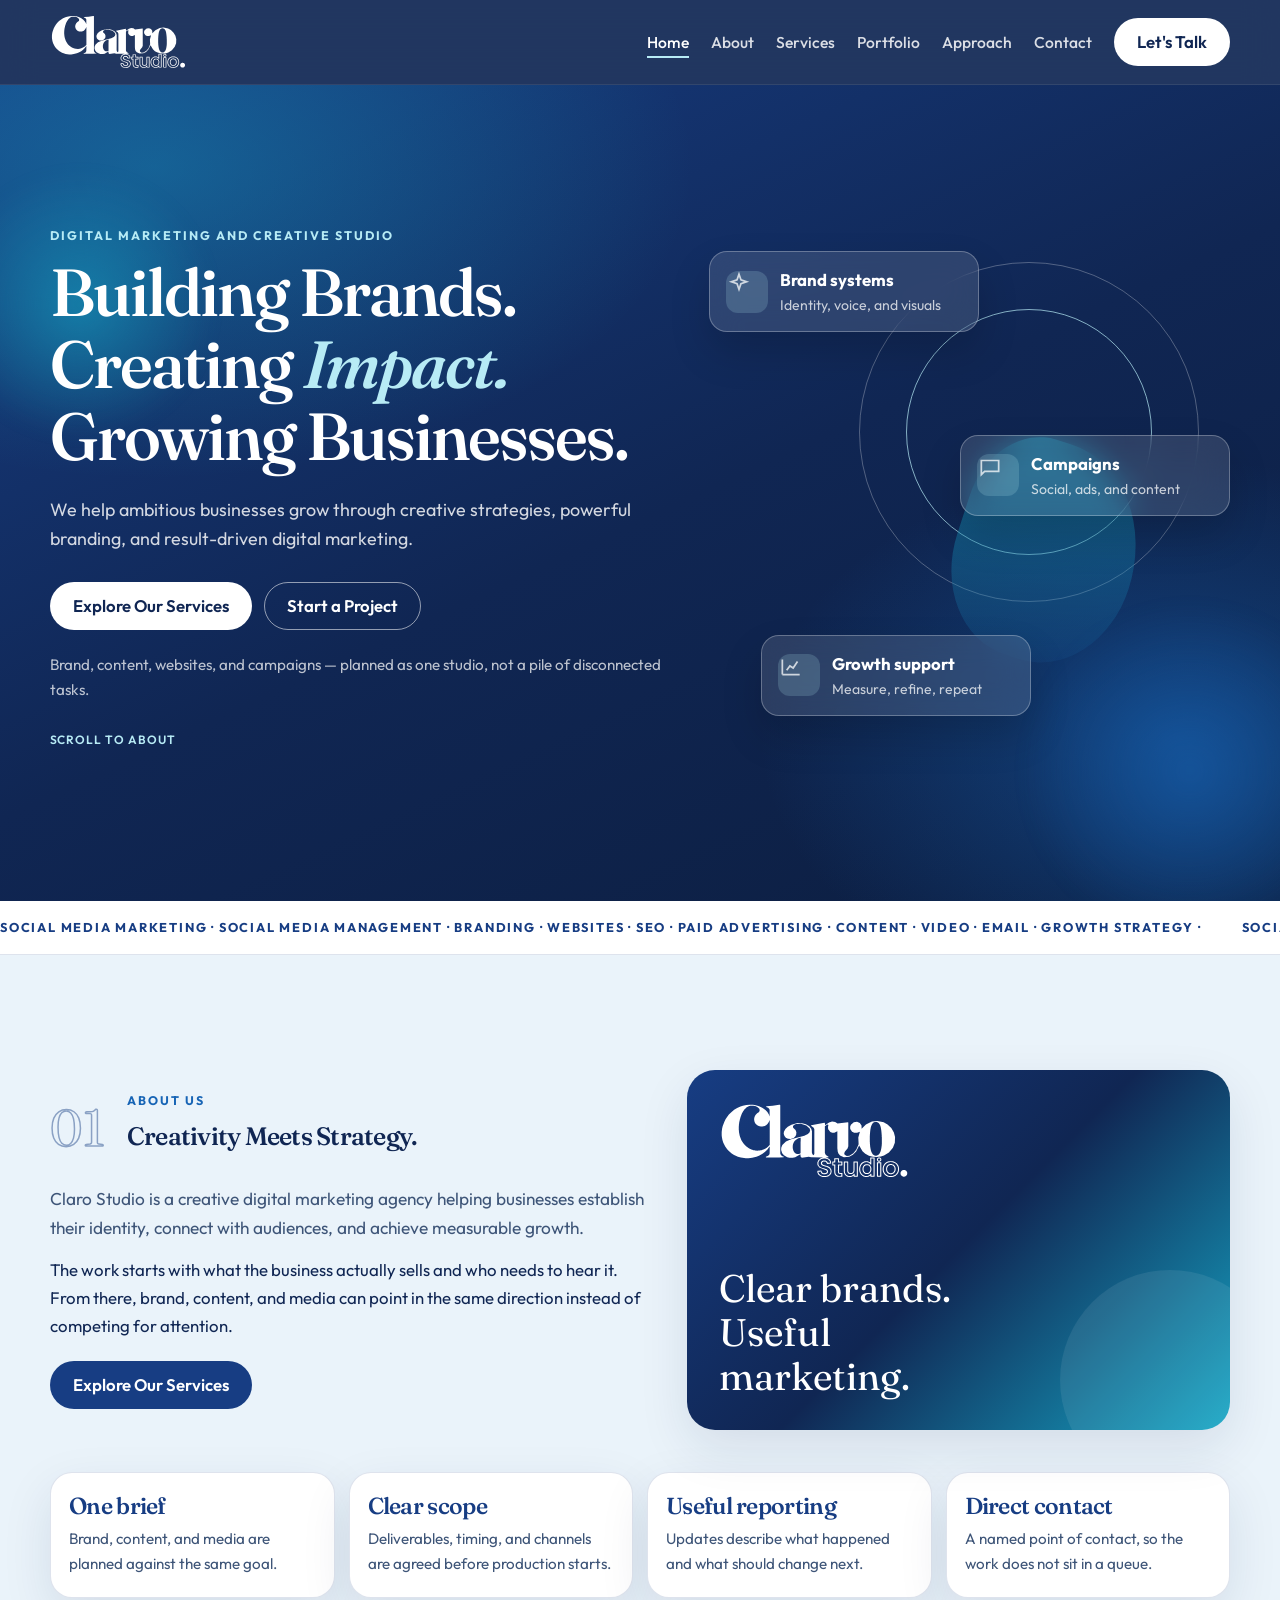
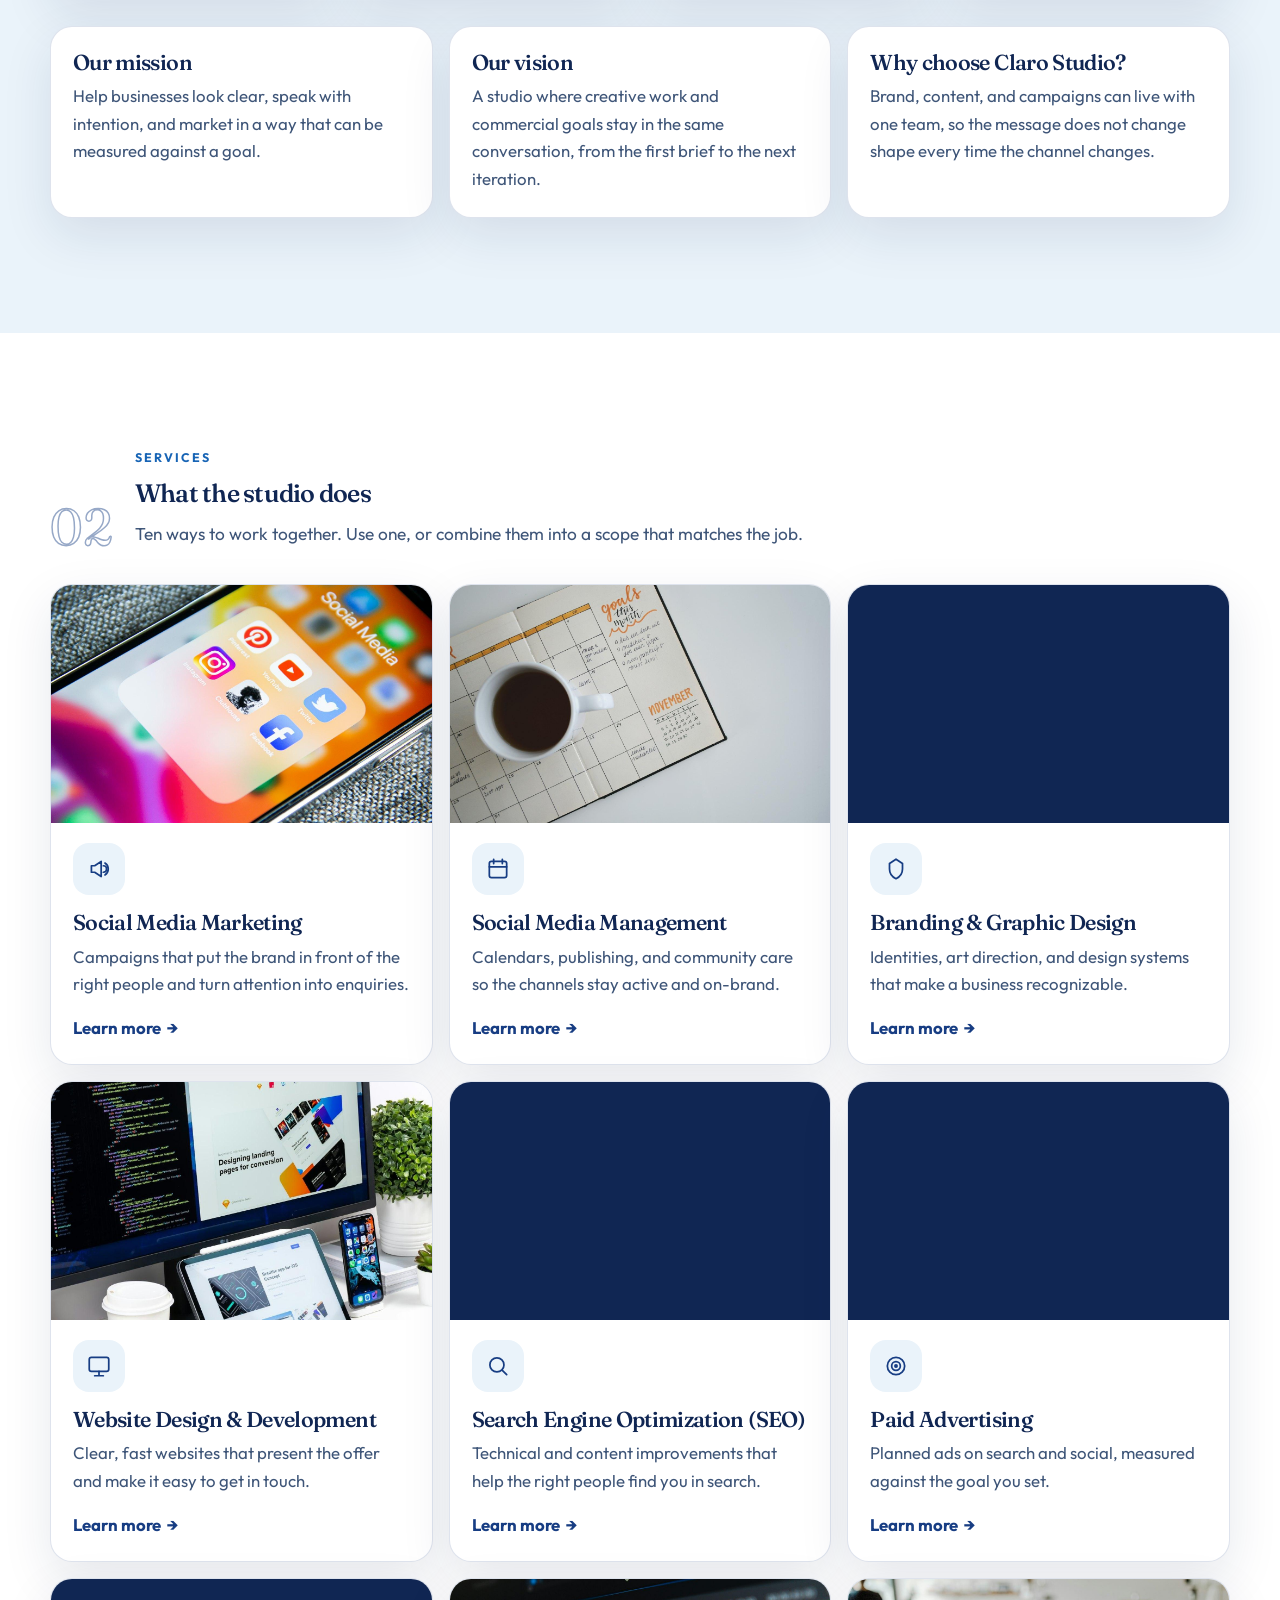
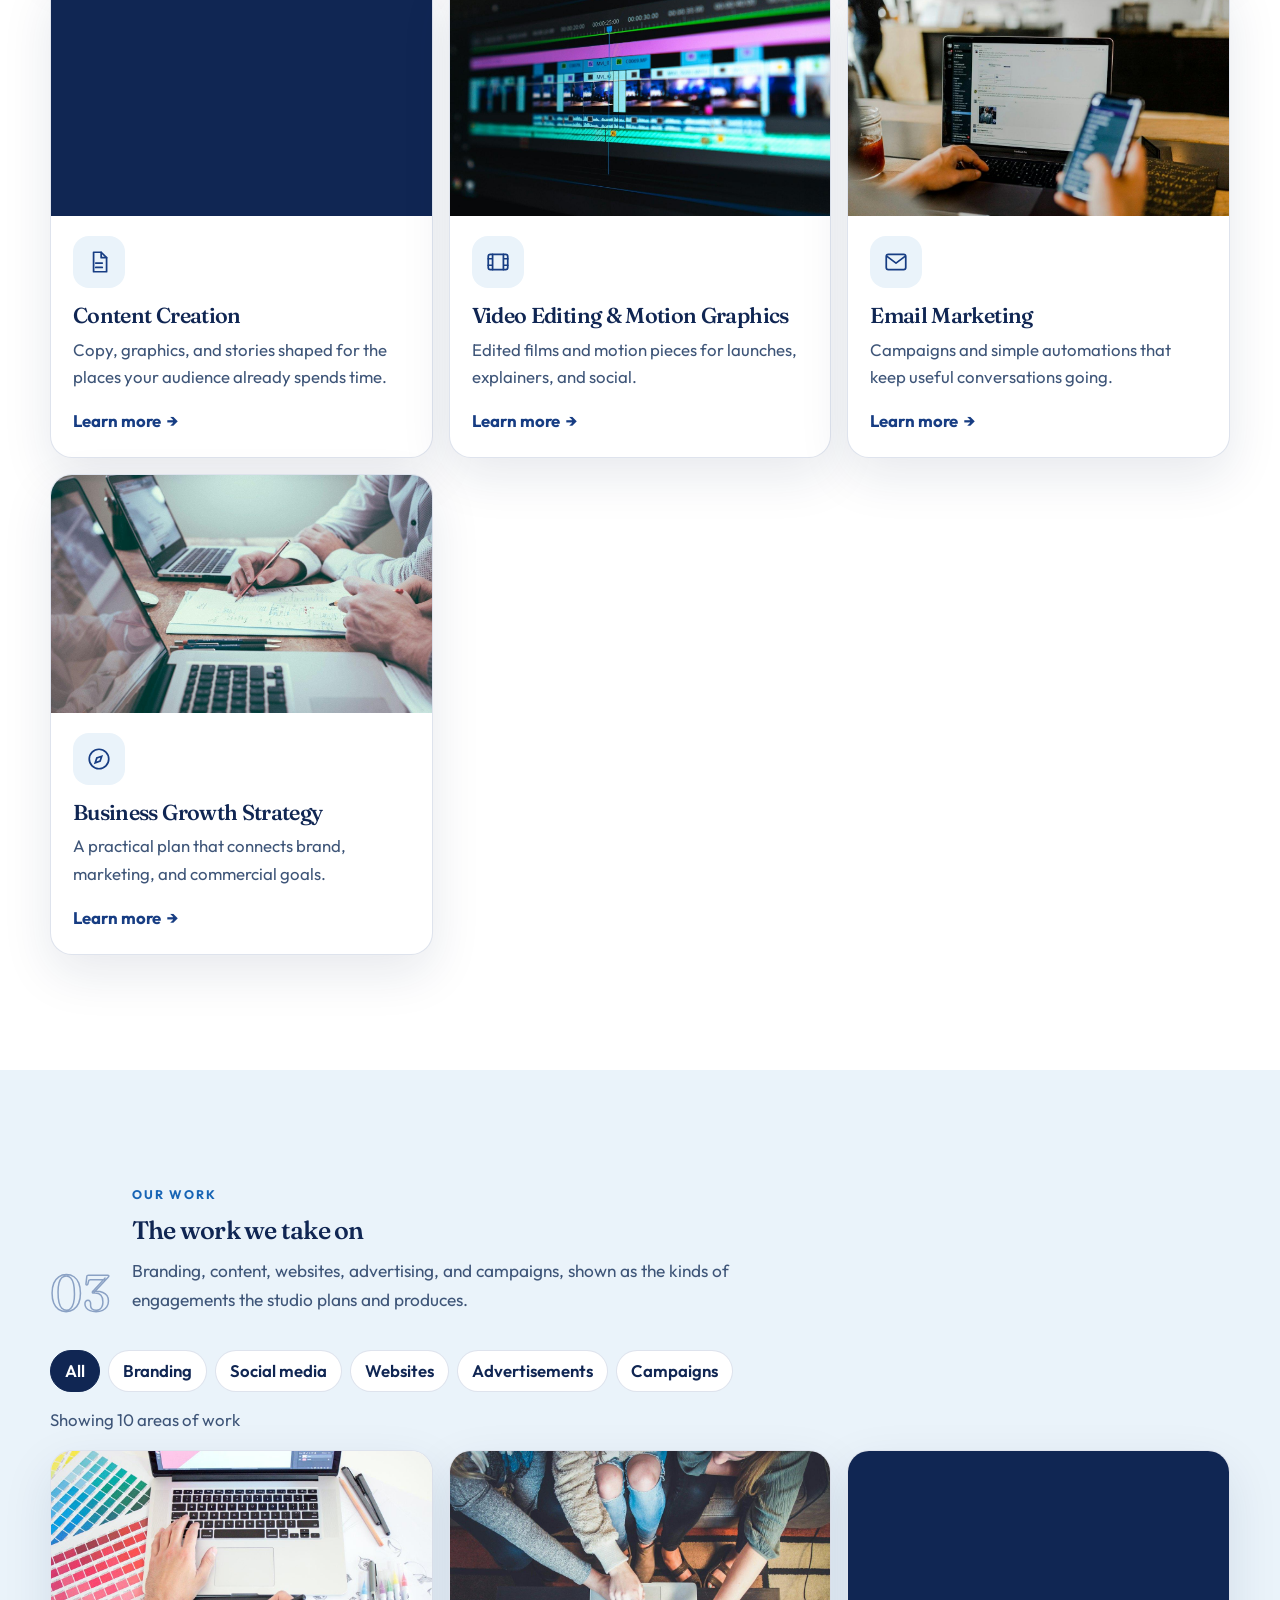
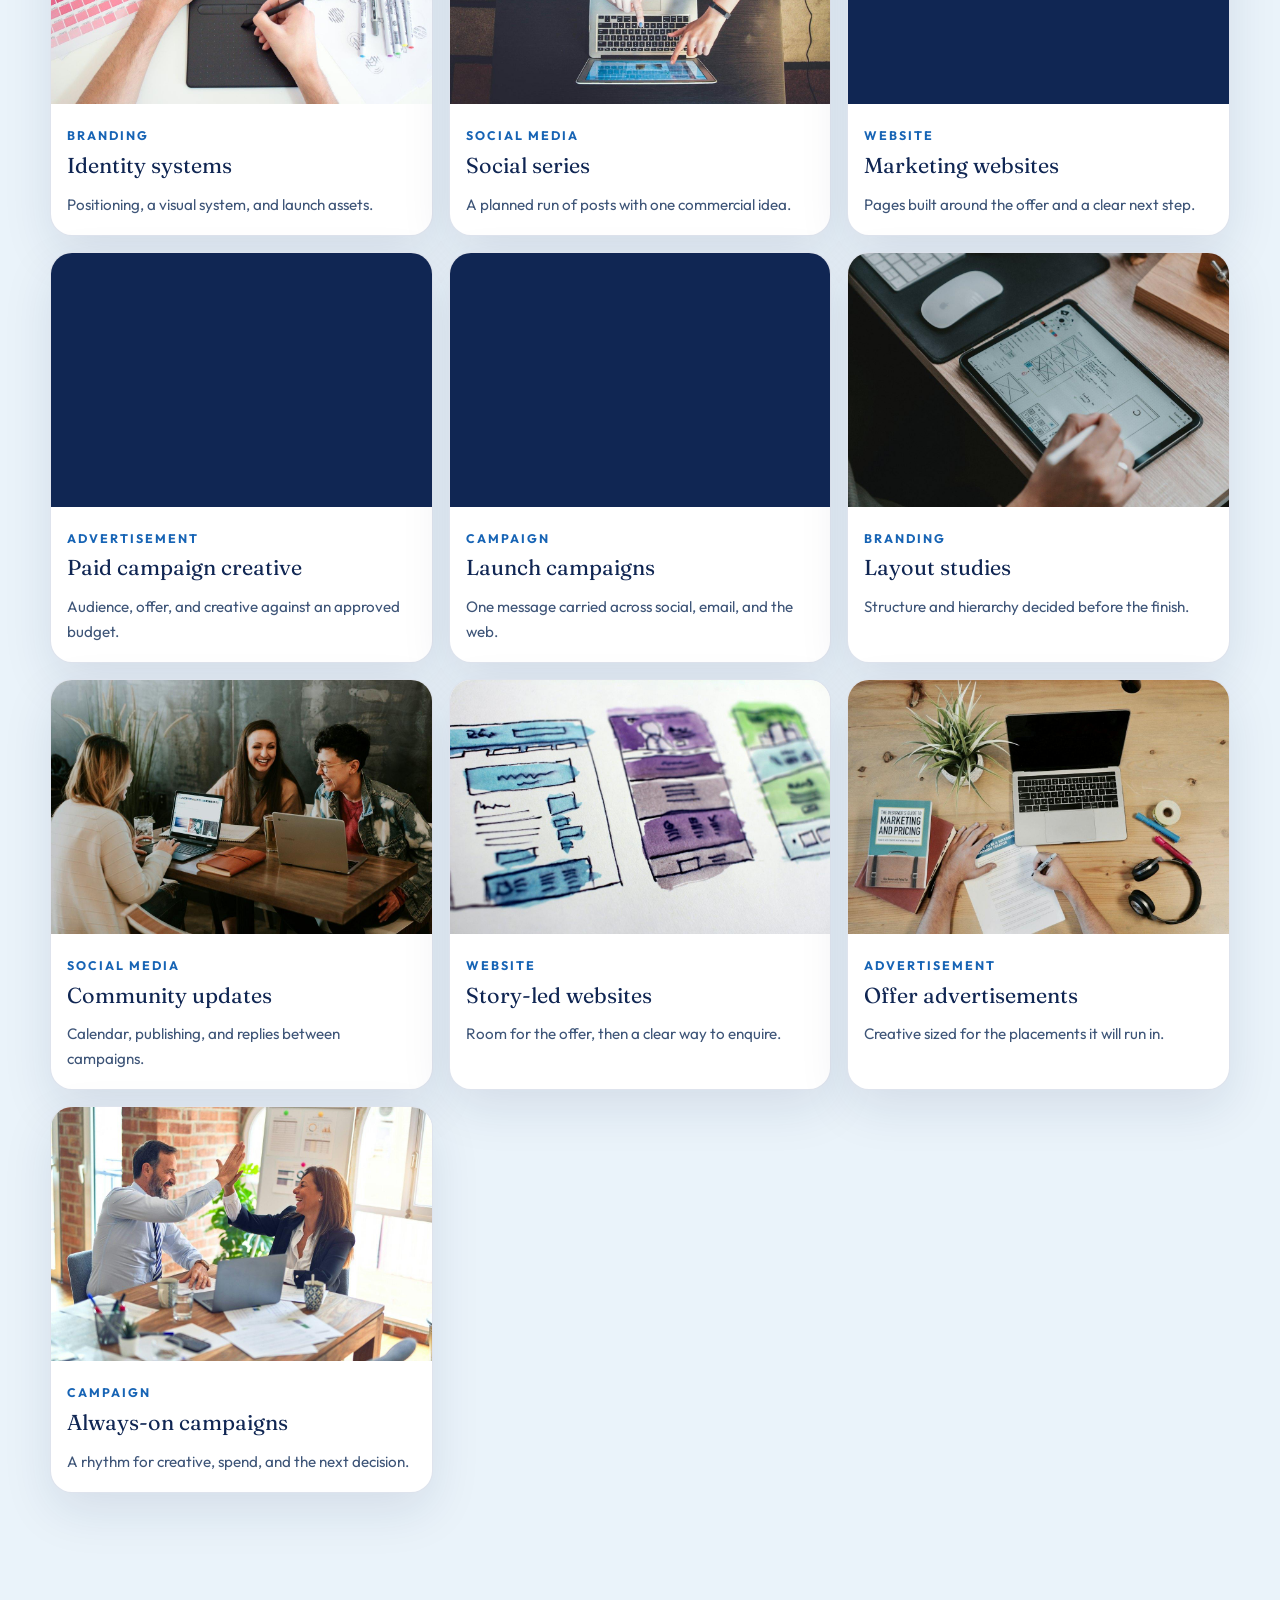
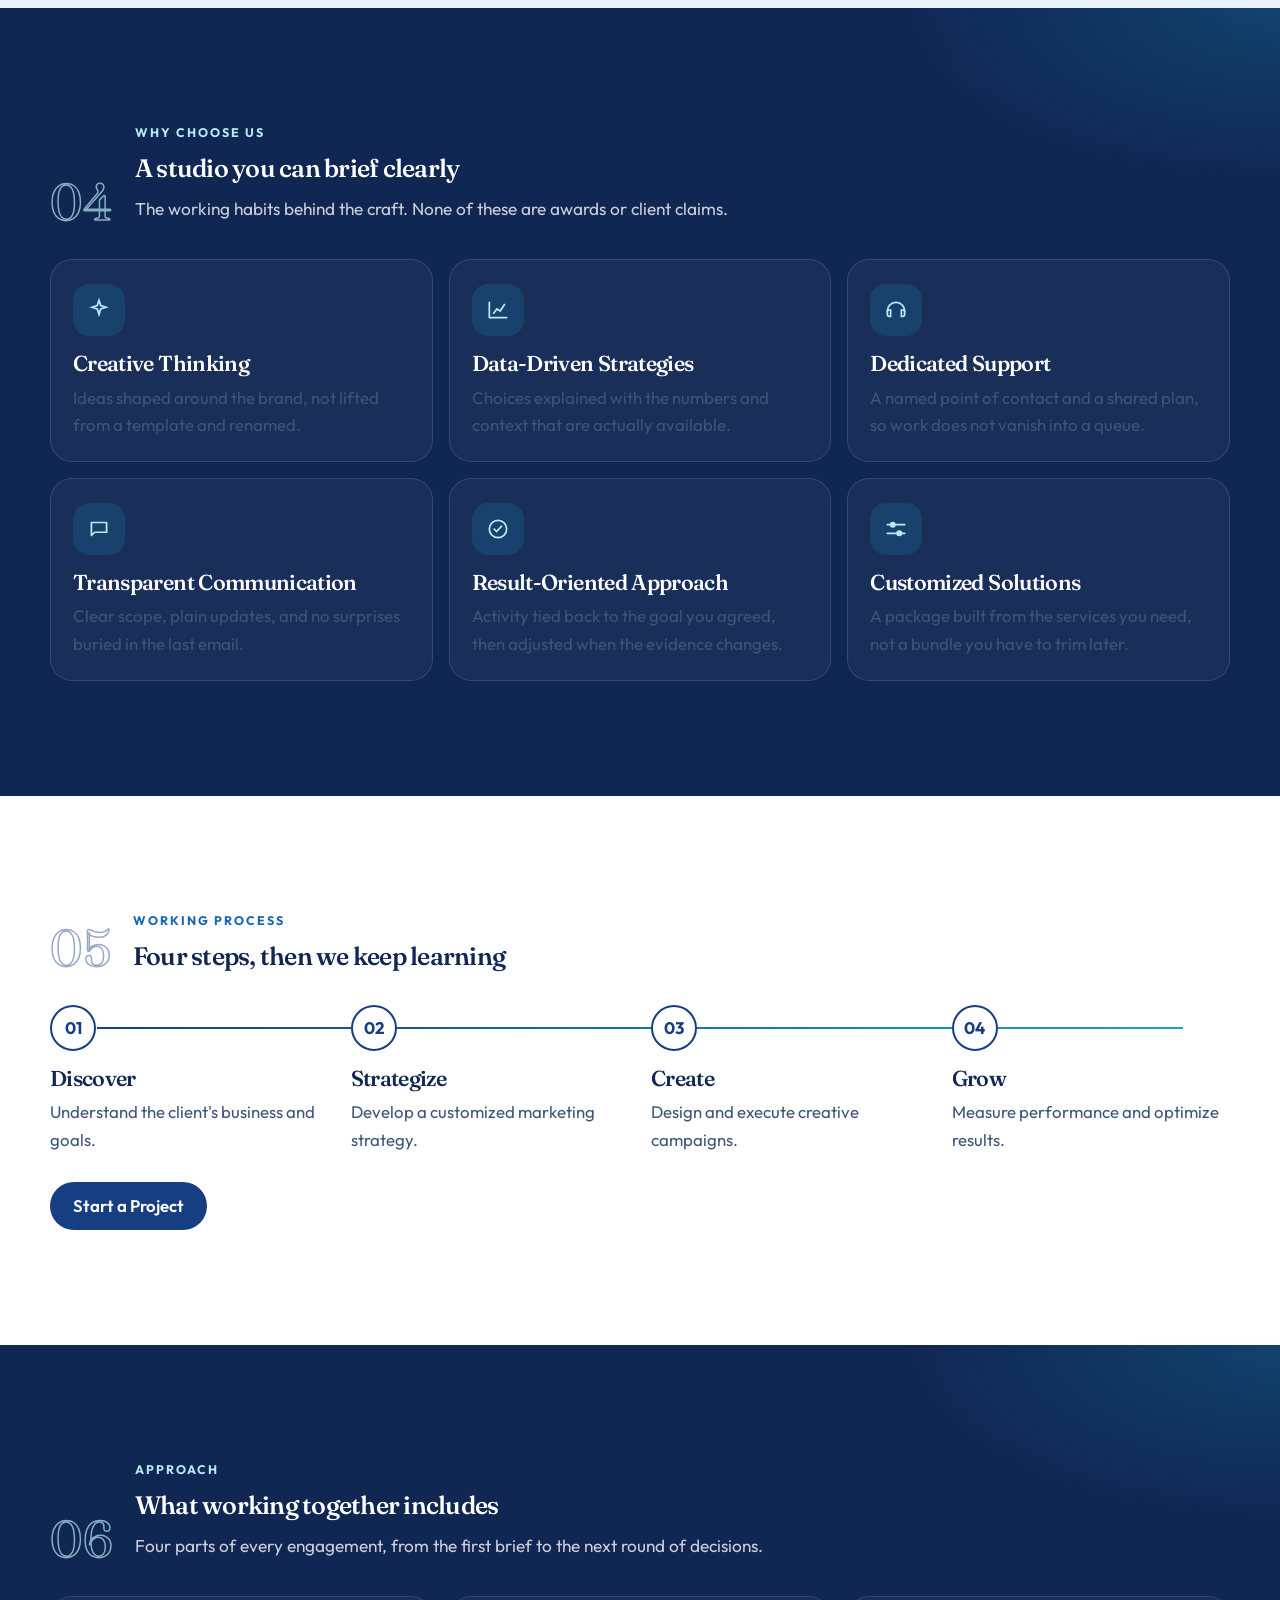
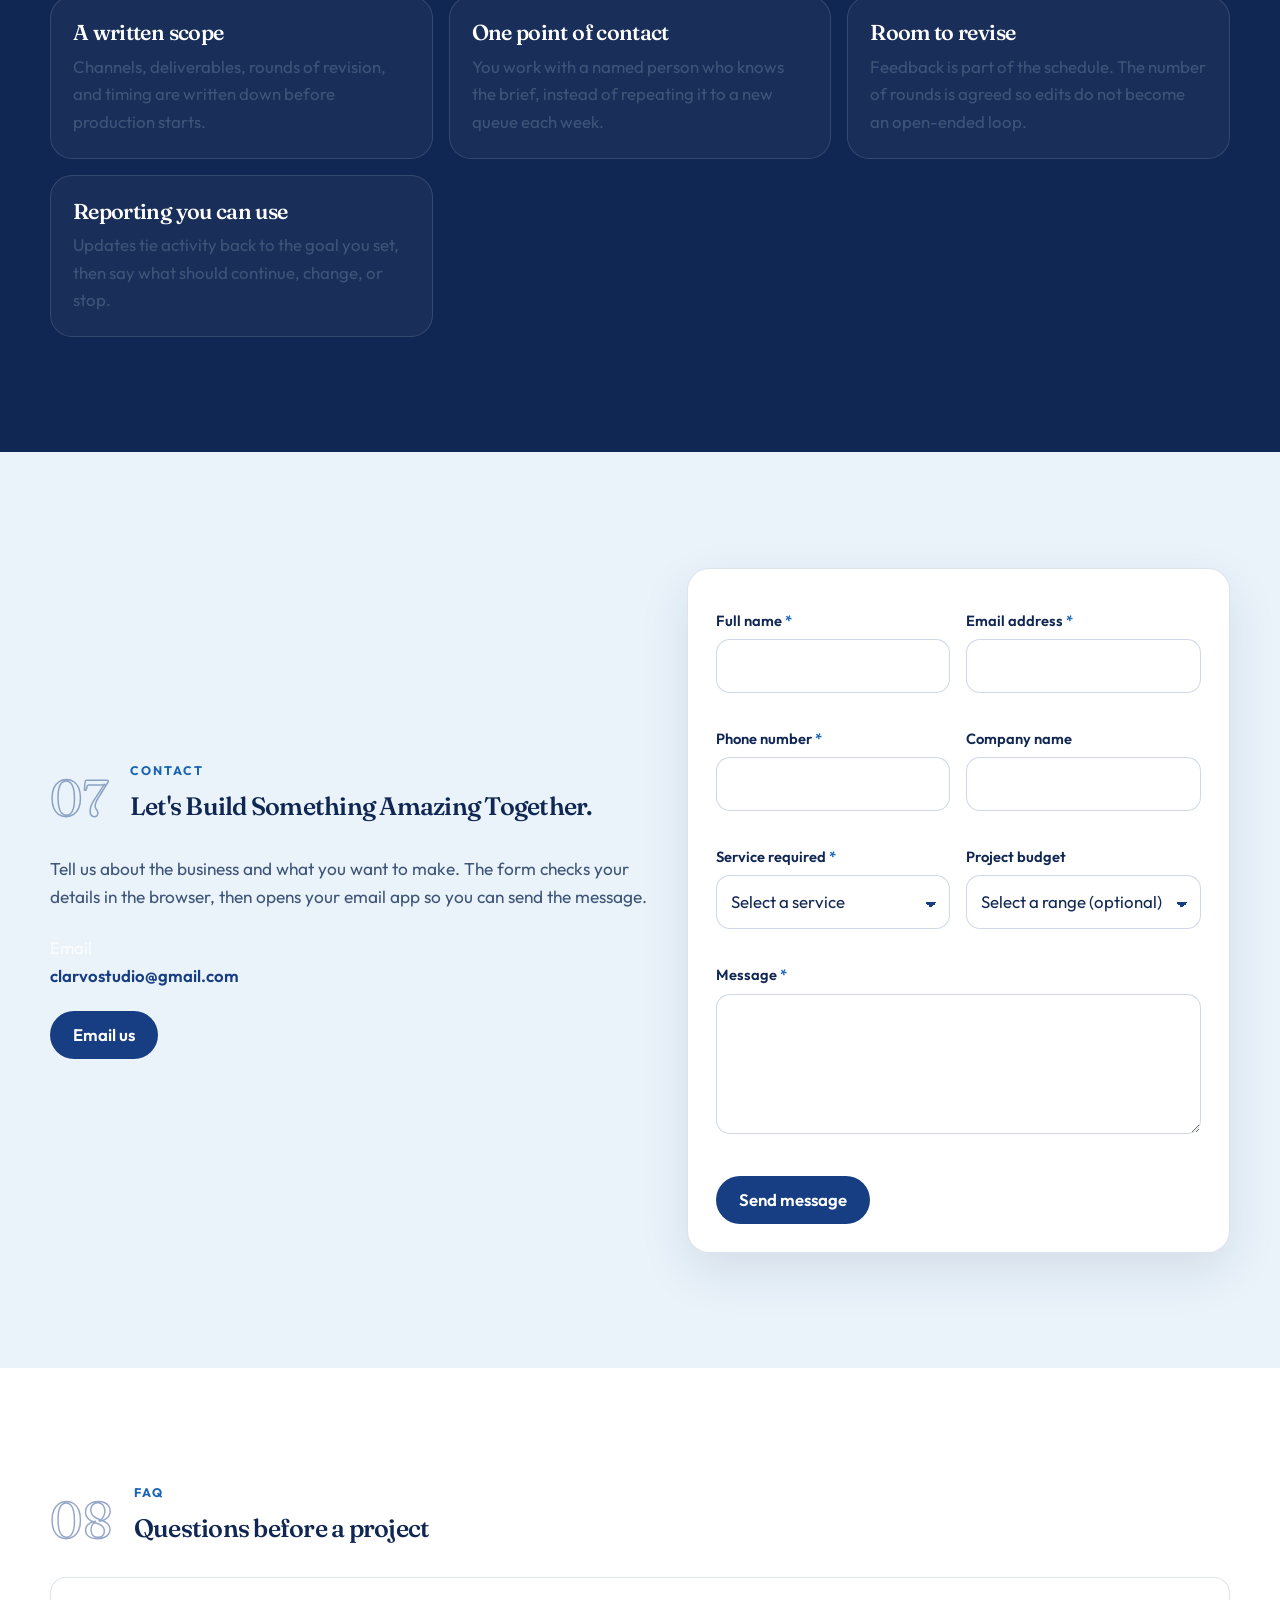
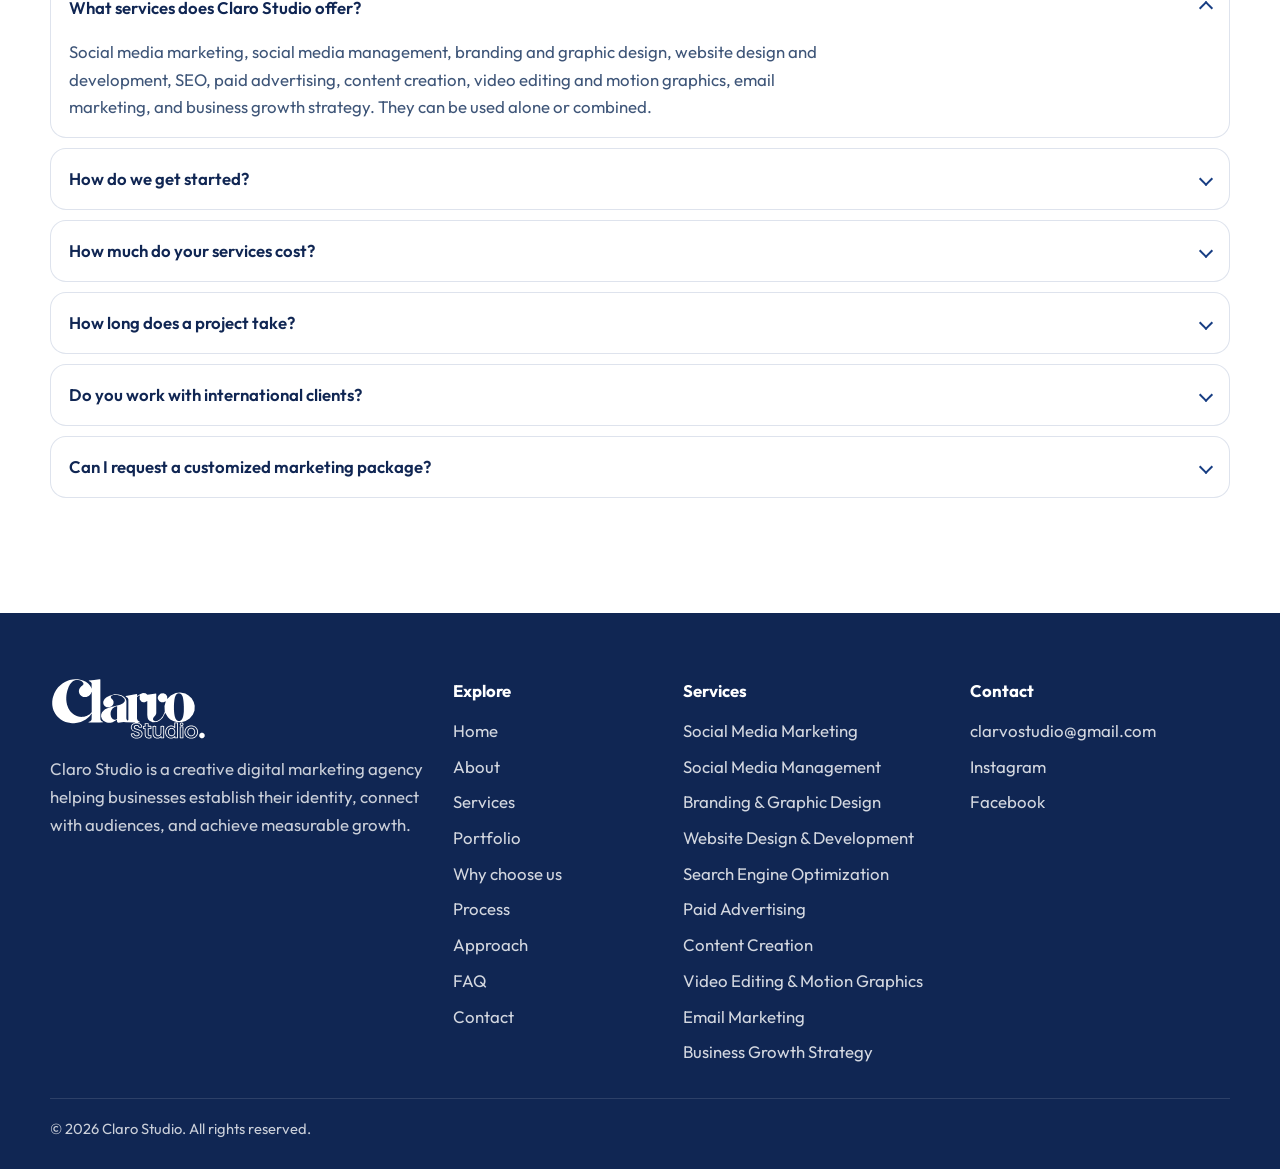
==== commit b4a2310a: "Add social media links to footer" ====
--- a/Website/claro-studio/index.html
+++ b/Website/claro-studio/index.html
@@ -665,7 +665,8 @@
         <div class="stack">
           <p class="footer-heading">Contact</p>
           <p><a href="mailto:clarvostudio@gmail.com?subject=Project%20enquiry">clarvostudio@gmail.com</a></p>
-          
+          <p><a href="https://www.instagram.com/clarvo.studio?utm_source=ig_web_button_share_sheet&bqrl=ZDNlZDc0MzIxNw==">Instagram</a></p>
+          <p><a href="https://www.facebook.com/share/1CDFQxCtpJ/">Facebook</a></p>
         </div>
       </div>
       <div class="footer-base">
